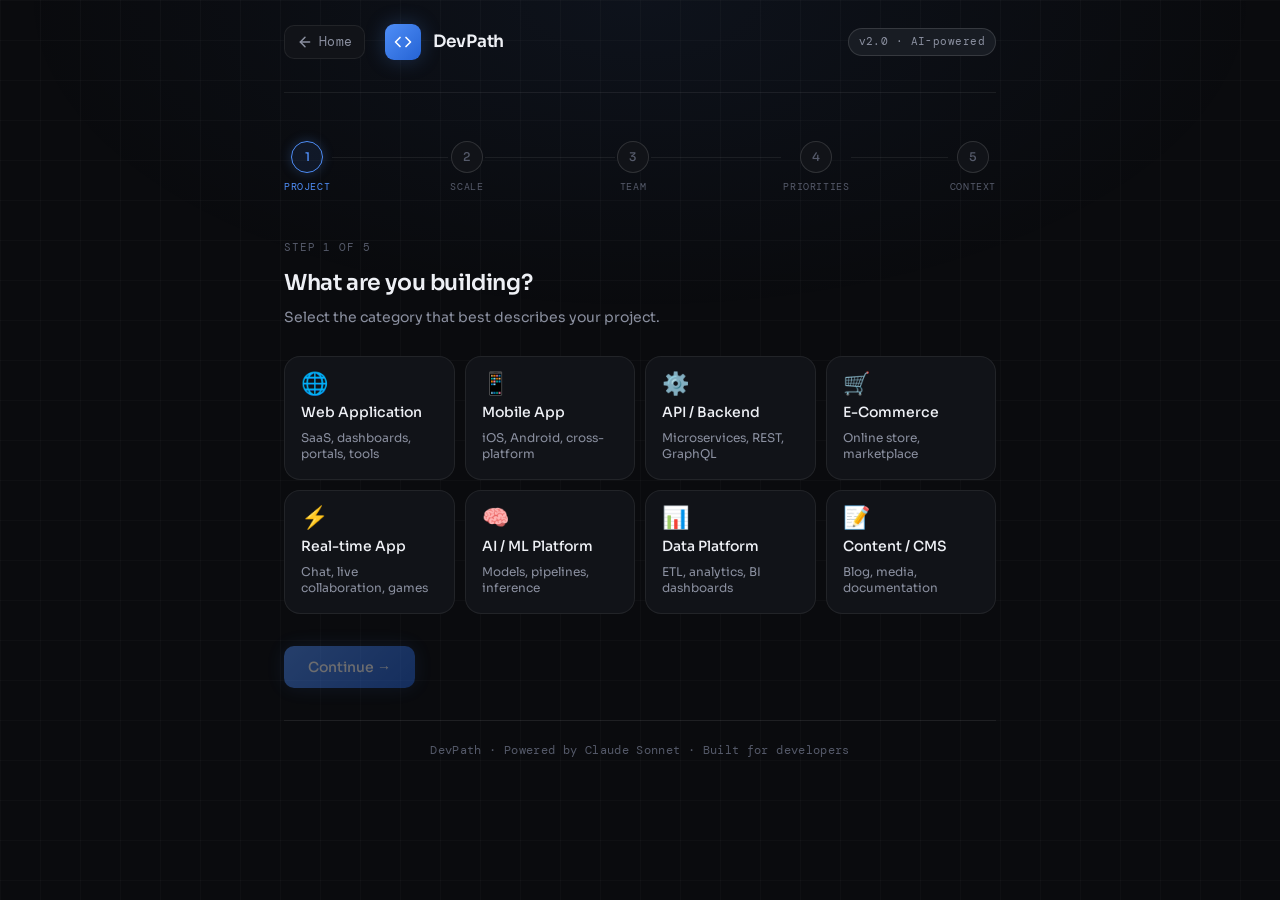
==== app.html @ 0ebc1e2a "Stable" ====
<!DOCTYPE html>
<html lang="en">
<head>
  <meta charset="UTF-8" />
  <meta name="viewport" content="width=device-width, initial-scale=1.0" />
  <title>DevPath — Analyze Your Stack</title>
  <link rel="preconnect" href="https://fonts.googleapis.com" />
  <link rel="preconnect" href="https://fonts.gstatic.com" crossorigin />
  <link href="https://fonts.googleapis.com/css2?family=DM+Mono:ital,wght@0,300;0,400;0,500;1,300&family=Instrument+Serif:ital@0;1&family=Sora:wght@300;400;500;600;700&display=swap" rel="stylesheet" />
  <link rel="stylesheet" href="daaz.css" />
</head>
<body>

<div class="app-wrap">

  <!-- ── Nav ── -->
  <nav class="nav">
    <a href="index.html" class="nav-home-btn" title="Back to home">
      <svg width="16" height="16" viewBox="0 0 24 24" fill="none" stroke="currentColor" stroke-width="2.2" stroke-linecap="round" stroke-linejoin="round">
        <line x1="19" y1="12" x2="5" y2="12"/><polyline points="12 19 5 12 12 5"/>
      </svg>
      Home
    </a>
    <div class="nav-logo">
      <svg viewBox="0 0 24 24" fill="none" stroke="white" stroke-width="2.2" stroke-linecap="round" stroke-linejoin="round">
        <polyline points="16 18 22 12 16 6"/><polyline points="8 6 2 12 8 18"/>
      </svg>
    </div>
    <span class="nav-name">DevPath</span>
    <span class="nav-tag">v2.0 · AI-powered</span>
  </nav>

  <!-- ══════════════════════════════════════
       WIZARD
  ══════════════════════════════════════ -->
  <div id="mainApp">

    <!-- Step Indicator -->
    <div class="step-bar" id="stepBar">
      <div class="step-item">
        <div class="step-dot-wrap">
          <div class="step-dot active" id="sd1"><span>1</span></div>
          <div class="step-label active" id="sl1">Project</div>
        </div>
        <div class="step-connector" id="sc1"></div>
      </div>
      <div class="step-item">
        <div class="step-dot-wrap">
          <div class="step-dot" id="sd2"><span>2</span></div>
          <div class="step-label" id="sl2">Scale</div>
        </div>
        <div class="step-connector" id="sc2"></div>
      </div>
      <div class="step-item">
        <div class="step-dot-wrap">
          <div class="step-dot" id="sd3"><span>3</span></div>
          <div class="step-label" id="sl3">Team</div>
        </div>
        <div class="step-connector" id="sc3"></div>
      </div>
      <div class="step-item">
        <div class="step-dot-wrap">
          <div class="step-dot" id="sd4"><span>4</span></div>
          <div class="step-label" id="sl4">Priorities</div>
        </div>
        <div class="step-connector" id="sc4"></div>
      </div>
      <div class="step-item">
        <div class="step-dot-wrap">
          <div class="step-dot" id="sd5"><span>5</span></div>
          <div class="step-label" id="sl5">Context</div>
        </div>
      </div>
    </div>

    <!-- ── Step 1: Project Type ── -->
    <div class="section active" id="step1">
      <div class="q-eyebrow">Step 1 of 5</div>
      <h2 class="q-title">What are you building?</h2>
      <p class="q-sub">Select the category that best describes your project.</p>
      <div class="option-grid">
        <div class="option-card" data-val="web_app" onclick="pick(this,'type',1)">
          <span class="oc-icon">🌐</span>
          <span class="oc-name">Web Application</span>
          <span class="oc-hint">SaaS, dashboards, portals, tools</span>
        </div>
        <div class="option-card" data-val="mobile_app" onclick="pick(this,'type',1)">
          <span class="oc-icon">📱</span>
          <span class="oc-name">Mobile App</span>
          <span class="oc-hint">iOS, Android, cross-platform</span>
        </div>
        <div class="option-card" data-val="api_backend" onclick="pick(this,'type',1)">
          <span class="oc-icon">⚙️</span>
          <span class="oc-name">API / Backend</span>
          <span class="oc-hint">Microservices, REST, GraphQL</span>
        </div>
        <div class="option-card" data-val="ecommerce" onclick="pick(this,'type',1)">
          <span class="oc-icon">🛒</span>
          <span class="oc-name">E-Commerce</span>
          <span class="oc-hint">Online store, marketplace</span>
        </div>
        <div class="option-card" data-val="realtime" onclick="pick(this,'type',1)">
          <span class="oc-icon">⚡</span>
          <span class="oc-name">Real-time App</span>
          <span class="oc-hint">Chat, live collaboration, games</span>
        </div>
        <div class="option-card" data-val="ml_ai" onclick="pick(this,'type',1)">
          <span class="oc-icon">🧠</span>
          <span class="oc-name">AI / ML Platform</span>
          <span class="oc-hint">Models, pipelines, inference</span>
        </div>
        <div class="option-card" data-val="data_platform" onclick="pick(this,'type',1)">
          <span class="oc-icon">📊</span>
          <span class="oc-name">Data Platform</span>
          <span class="oc-hint">ETL, analytics, BI dashboards</span>
        </div>
        <div class="option-card" data-val="cms" onclick="pick(this,'type',1)">
          <span class="oc-icon">📝</span>
          <span class="oc-name">Content / CMS</span>
          <span class="oc-hint">Blog, media, documentation</span>
        </div>
      </div>
      <div class="nav-row">
        <button class="btn-primary" id="next1" disabled onclick="goStep(2)">Continue →</button>
        <span class="progress-hint" id="prog1"></span>
      </div>
    </div>

    <!-- ── Step 2: Scale ── -->
    <div class="section" id="step2">
      <div class="q-eyebrow">Step 2 of 5</div>
      <h2 class="q-title">Expected scale?</h2>
      <p class="q-sub">This shapes infrastructure, database, and architecture choices significantly.</p>
      <div class="option-grid">
        <div class="option-card" data-val="mvp" onclick="pick(this,'scale',2)">
          <span class="oc-icon">🌱</span>
          <span class="oc-name">MVP / Prototype</span>
          <span class="oc-hint">Validate fast. Under 1K users.</span>
        </div>
        <div class="option-card" data-val="small" onclick="pick(this,'scale',2)">
          <span class="oc-icon">🚀</span>
          <span class="oc-name">Small Scale</span>
          <span class="oc-hint">1K – 50K monthly active users</span>
        </div>
        <div class="option-card" data-val="medium" onclick="pick(this,'scale',2)">
          <span class="oc-icon">🏢</span>
          <span class="oc-name">Medium Scale</span>
          <span class="oc-hint">50K – 1M monthly active users</span>
        </div>
        <div class="option-card" data-val="large" onclick="pick(this,'scale',2)">
          <span class="oc-icon">🌍</span>
          <span class="oc-name">Large Scale</span>
          <span class="oc-hint">1M+ users, global distribution</span>
        </div>
      </div>
      <div class="nav-row">
        <button class="btn-back" onclick="goStep(1)">← Back</button>
        <button class="btn-primary" id="next2" disabled onclick="goStep(3)">Continue →</button>
      </div>
    </div>

    <!-- ── Step 3: Team ── -->
    <div class="section" id="step3">
      <div class="q-eyebrow">Step 3 of 5</div>
      <h2 class="q-title">Your team situation?</h2>
      <p class="q-sub">Team size and composition heavily influence which stacks are realistic to maintain.</p>
      <div class="option-grid">
        <div class="option-card" data-val="solo" onclick="pick(this,'team',3)">
          <span class="oc-icon">👤</span>
          <span class="oc-name">Solo Developer</span>
          <span class="oc-hint">Just me, wearing all hats</span>
        </div>
        <div class="option-card" data-val="small_team" onclick="pick(this,'team',3)">
          <span class="oc-icon">👥</span>
          <span class="oc-name">Small Team</span>
          <span class="oc-hint">2–5 devs, generalist roles</span>
        </div>
        <div class="option-card" data-val="specialized" onclick="pick(this,'team',3)">
          <span class="oc-icon">🎯</span>
          <span class="oc-name">Specialized Team</span>
          <span class="oc-hint">Dedicated FE / BE / Ops roles</span>
        </div>
        <div class="option-card" data-val="enterprise" onclick="pick(this,'team',3)">
          <span class="oc-icon">🏛️</span>
          <span class="oc-name">Enterprise Team</span>
          <span class="oc-hint">10+ devs, governance & compliance</span>
        </div>
      </div>
      <div class="nav-row">
        <button class="btn-back" onclick="goStep(2)">← Back</button>
        <button class="btn-primary" id="next3" disabled onclick="goStep(4)">Continue →</button>
      </div>
    </div>

    <!-- ── Step 4: Priorities ── -->
    <div class="section" id="step4">
      <div class="q-eyebrow">Step 4 of 5</div>
      <h2 class="q-title">What matters most?</h2>
      <p class="q-sub">Select up to 3 priorities. These are weighted heavily in the recommendation.</p>
      <div class="tag-grid">
        <div class="tag-pill" data-val="speed_dev" onclick="togglePriority(this)">⚡ Fast development</div>
        <div class="tag-pill" data-val="performance" onclick="togglePriority(this)">🔥 High performance</div>
        <div class="tag-pill" data-val="scalability" onclick="togglePriority(this)">📈 Scalability</div>
        <div class="tag-pill" data-val="cost" onclick="togglePriority(this)">💰 Low cost / OSS</div>
        <div class="tag-pill" data-val="dx" onclick="togglePriority(this)">🧑‍💻 Developer experience</div>
        <div class="tag-pill" data-val="security" onclick="togglePriority(this)">🔒 Security & compliance</div>
        <div class="tag-pill" data-val="hiring" onclick="togglePriority(this)">🌐 Large hiring pool</div>
        <div class="tag-pill" data-val="longevity" onclick="togglePriority(this)">🏗️ Long-term stability</div>
        <div class="tag-pill" data-val="ecosystem" onclick="togglePriority(this)">📦 Rich ecosystem</div>
      </div>
      <div class="nav-row">
        <button class="btn-back" onclick="goStep(3)">← Back</button>
        <button class="btn-primary" id="next4" disabled onclick="goStep(5)">Continue →</button>
        <span class="progress-hint" id="prog4">0 / 3 selected</span>
      </div>
    </div>

    <!-- ── Step 5: Context ── -->
    <div class="section" id="step5">
      <div class="q-eyebrow">Step 5 of 5</div>
      <h2 class="q-title">Any additional context?</h2>
      <p class="q-sub">Optional, but highly recommended. Mention existing languages, infrastructure, constraints, or goals.</p>
      <textarea
        id="extraCtx"
        class="dp-textarea"
        placeholder="e.g. Our team knows Python but is open to learning. We're on AWS, prefer open source, and need strong TypeScript support. Budget is tight — managed services are okay but not if they get expensive at scale."
      ></textarea>
      <div class="nav-row">
        <button class="btn-back" onclick="goStep(4)">← Back</button>
        <button class="btn-primary" onclick="analyze()">Analyze my stack →</button>
      </div>
    </div>

    <!-- ── Loading ── -->
    <div class="section" id="stepLoading">
      <div style="padding: 80px 0; text-align: center;">
        <div class="loader-ring"></div>
        <div class="loader-status" id="loaderStatus">Analyzing your requirements...</div>
        <div class="loader-sub">This takes about 10–20 seconds</div>
      </div>
    </div>

    <!-- ── Results ── -->
    <div class="section" id="stepResult">
      <div id="resultContent"></div>
      <div class="restart-area">
        <p>Want to evaluate a different project?</p>
        <div class="restart-btn-row">
          <button class="btn-restart" onclick="restart()">↺ Analyze another</button>
          <a href="index.html" class="btn-restart">← Back to home</a>
        </div>
      </div>
    </div>

  </div><!-- /mainApp -->

  <footer>DevPath · Powered by Claude Sonnet · Built for developers</footer>

</div><!-- /app-wrap -->

<script src="daaz.js"></script>

</body>
</html>
---- daaz.css ----
/* ── Reset & Base ── */
    *, *::before, *::after { box-sizing: border-box; margin: 0; padding: 0; }
    html { scroll-behavior: smooth; }

    :root {
      --bg:        #0a0b0e;
      --bg-2:      #111318;
      --bg-3:      #181c23;
      --bg-4:      #1e2330;
      --border:    rgba(255,255,255,0.07);
      --border-md: rgba(255,255,255,0.13);
      --border-hi: rgba(255,255,255,0.22);
      --text:      #eef0f5;
      --text-2:    #8b90a0;
      --text-3:    #555a6a;
      --accent:    #4f8ef7;
      --accent-2:  #2563d4;
      --accent-bg: rgba(79,142,247,0.10);
      --accent-glow: rgba(79,142,247,0.25);
      --green:     #34d399;
      --green-bg:  rgba(52,211,153,0.10);
      --amber:     #fbbf24;
      --amber-bg:  rgba(251,191,36,0.10);
      --red:       #f87171;
      --red-bg:    rgba(248,113,113,0.10);
      --purple:    #a78bfa;
      --purple-bg: rgba(167,139,250,0.10);
      --r-sm: 6px;
      --r:    10px;
      --r-lg: 16px;
      --r-xl: 22px;
      --font-body: 'Sora', sans-serif;
      --font-display: 'Instrument Serif', Georgia, serif;
      --font-mono: 'DM Mono', 'Courier New', monospace;
      --shadow-sm: 0 1px 3px rgba(0,0,0,0.4);
      --shadow:    0 4px 20px rgba(0,0,0,0.5);
      --shadow-lg: 0 12px 48px rgba(0,0,0,0.7);
    }

    body {
      background: var(--bg);
      color: var(--text);
      font-family: var(--font-body);
      min-height: 100vh;
      line-height: 1.6;
      overflow-x: hidden;
    }

    /* ── Background Grid ── */
    body::before {
      content: '';
      position: fixed; inset: 0; z-index: 0;
      background-image:
        linear-gradient(rgba(255,255,255,0.022) 1px, transparent 1px),
        linear-gradient(90deg, rgba(255,255,255,0.022) 1px, transparent 1px);
      background-size: 40px 40px;
      pointer-events: none;
    }
    body::after {
      content: '';
      position: fixed; inset: 0; z-index: 0;
      background: radial-gradient(ellipse 70% 50% at 50% 0%, rgba(79,142,247,0.06) 0%, transparent 70%);
      pointer-events: none;
    }

    /* ── Layout ── */
    .app-wrap {
      position: relative; z-index: 1;
      max-width: 760px;
      margin: 0 auto;
      padding: 0 24px 80px;
    }

    /* ── Nav ── */
    .nav {
      display: flex; align-items: center; gap: 12px;
      padding: 24px 0 32px;
      border-bottom: 1px solid var(--border);
      margin-bottom: 48px;
    }
    .nav-logo {
      width: 36px; height: 36px; border-radius: 9px;
      background: linear-gradient(135deg, var(--accent), var(--accent-2));
      display: flex; align-items: center; justify-content: center;
      box-shadow: 0 0 20px var(--accent-glow);
    }
    .nav-logo svg { width: 18px; height: 18px; }
    .nav-name { font-size: 17px; font-weight: 600; letter-spacing: -0.3px; }
    .nav-tag {
      margin-left: auto;
      font-family: var(--font-mono); font-size: 11px;
      padding: 4px 10px; border-radius: 20px;
      border: 1px solid var(--border-md);
      color: var(--text-2); background: var(--bg-3);
      letter-spacing: 0.04em;
    }

    /* ── API Key Gate ── */
    #apiGate {
      padding: 40px 0;
    }
    .gate-eyebrow {
      font-family: var(--font-mono); font-size: 11px;
      text-transform: uppercase; letter-spacing: 0.1em;
      color: var(--accent); margin-bottom: 16px;
      display: flex; align-items: center; gap: 8px;
    }
    .gate-eyebrow::before {
      content: ''; width: 20px; height: 1px; background: var(--accent);
    }
    .gate-title {
      font-family: var(--font-display);
      font-size: clamp(32px, 5vw, 52px);
      line-height: 1.15; font-weight: 400;
      letter-spacing: -0.5px;
      margin-bottom: 16px;
    }
    .gate-title em { font-style: italic; color: var(--accent); }
    .gate-desc {
      font-size: 15px; color: var(--text-2); line-height: 1.75;
      max-width: 520px; margin-bottom: 36px;
    }
    .gate-features {
      display: grid; grid-template-columns: 1fr 1fr;
      gap: 10px; margin-bottom: 40px;
    }
    .gate-feat {
      display: flex; align-items: flex-start; gap: 10px;
      padding: 14px 16px;
      background: var(--bg-2); border: 1px solid var(--border);
      border-radius: var(--r); font-size: 13px; line-height: 1.5;
    }
    .gate-feat-icon { font-size: 16px; flex-shrink: 0; margin-top: 1px; }
    .gate-feat-text { color: var(--text-2); }
    .gate-feat-text strong { color: var(--text); display: block; font-weight: 500; margin-bottom: 2px; }

    .key-form { display: flex; flex-direction: column; gap: 10px; max-width: 480px; }
    .key-label { font-size: 13px; font-weight: 500; color: var(--text-2); }
    .key-input-row { display: flex; gap: 10px; }
    .key-input {
      flex: 1; padding: 12px 16px;
      background: var(--bg-2); border: 1px solid var(--border-md);
      border-radius: var(--r); font-size: 14px; font-family: var(--font-mono);
      color: var(--text); outline: none; transition: border-color 0.2s, box-shadow 0.2s;
      letter-spacing: 0.03em;
    }
    .key-input:focus { border-color: var(--accent); box-shadow: 0 0 0 3px var(--accent-glow); }
    .key-input::placeholder { color: var(--text-3); letter-spacing: 0; font-family: var(--font-body); }
    .btn-primary {
      padding: 12px 24px;
      background: linear-gradient(135deg, var(--accent), var(--accent-2));
      border: none; border-radius: var(--r);
      font-size: 14px; font-weight: 500; font-family: var(--font-body);
      color: #fff; cursor: pointer;
      transition: transform 0.15s, box-shadow 0.15s;
      white-space: nowrap;
      box-shadow: 0 0 20px var(--accent-glow);
    }
    .btn-primary:hover { transform: translateY(-1px); box-shadow: 0 4px 24px var(--accent-glow); }
    .btn-primary:active { transform: translateY(0); }
    .btn-primary:disabled { opacity: 0.4; cursor: not-allowed; transform: none; }
    .key-hint {
      font-size: 12px; color: var(--text-3); line-height: 1.5;
    }
    .key-hint a { color: var(--accent); text-decoration: none; }
    .key-hint a:hover { text-decoration: underline; }
    .key-error { font-size: 13px; color: var(--red); margin-top: 6px; display: none; }

    /* ── Main App ── */
    #mainApp { display: block; }

    /* ── Step Indicator ── */
    .step-bar {
      display: flex; align-items: center; gap: 0;
      margin-bottom: 44px; position: relative;
    }
    .step-item { display: flex; align-items: center; flex: 1; }
    .step-item:last-child { flex: 0; }
    .step-dot-wrap {
      display: flex; flex-direction: column; align-items: center; gap: 6px;
      position: relative; z-index: 1;
    }
    .step-dot {
      width: 32px; height: 32px; border-radius: 50%;
      border: 1px solid var(--border-md);
      background: var(--bg-2);
      display: flex; align-items: center; justify-content: center;
      font-size: 12px; font-weight: 500; color: var(--text-3);
      transition: all 0.3s; flex-shrink: 0;
    }
    .step-dot.active { border-color: var(--accent); background: var(--accent-bg); color: var(--accent); box-shadow: 0 0 12px var(--accent-glow); }
    .step-dot.done { border-color: var(--green); background: var(--green-bg); color: var(--green); }
    .step-dot.done::after { content: '✓'; font-size: 13px; }
    .step-dot.done span { display: none; }
    .step-connector { flex: 1; height: 1px; background: var(--border); margin: 0 2px; margin-bottom: 22px; transition: background 0.3s; }
    .step-connector.done { background: var(--green); opacity: 0.4; }
    .step-label { font-size: 10px; color: var(--text-3); font-family: var(--font-mono); text-transform: uppercase; letter-spacing: 0.06em; white-space: nowrap; }
    .step-label.active { color: var(--accent); }
    .step-label.done { color: var(--green); }

    /* ── Section Panels ── */
    .section { display: none; animation: slideUp 0.35s cubic-bezier(0.16,1,0.3,1); }
    .section.active { display: block; }
    @keyframes slideUp { from { opacity: 0; transform: translateY(12px); } to { opacity: 1; transform: translateY(0); } }

    .q-eyebrow {
      font-family: var(--font-mono); font-size: 11px;
      text-transform: uppercase; letter-spacing: 0.08em;
      color: var(--text-3); margin-bottom: 8px;
    }
    .q-title { font-size: 22px; font-weight: 600; letter-spacing: -0.4px; margin-bottom: 6px; }
    .q-sub { font-size: 14px; color: var(--text-2); margin-bottom: 28px; line-height: 1.6; }

    /* ── Option Cards ── */
    .option-grid {
      display: grid;
      grid-template-columns: repeat(auto-fill, minmax(160px, 1fr));
      gap: 10px; margin-bottom: 32px;
    }
    .option-card {
      padding: 16px; border-radius: var(--r-lg);
      border: 1px solid var(--border); background: var(--bg-2);
      cursor: pointer; transition: all 0.2s; display: flex; flex-direction: column; gap: 6px;
      user-select: none;
    }
    .option-card:hover { border-color: var(--border-hi); background: var(--bg-3); transform: translateY(-1px); }
    .option-card.selected {
      border-color: var(--accent); background: var(--accent-bg);
      box-shadow: 0 0 16px var(--accent-glow);
    }
    .oc-icon { font-size: 22px; line-height: 1; }
    .oc-name { font-size: 14px; font-weight: 500; color: var(--text); }
    .oc-hint { font-size: 12px; color: var(--text-2); line-height: 1.4; }

    /* ── Tag Pills ── */
    .tag-grid { display: flex; flex-wrap: wrap; gap: 8px; margin-bottom: 32px; }
    .tag-pill {
      padding: 8px 16px; border-radius: 24px;
      border: 1px solid var(--border-md); background: var(--bg-2);
      font-size: 13px; cursor: pointer;
      transition: all 0.2s; user-select: none; color: var(--text-2);
    }
    .tag-pill:hover { border-color: var(--border-hi); color: var(--text); }
    .tag-pill.selected { border-color: var(--accent); background: var(--accent-bg); color: var(--accent); font-weight: 500; }

    /* ── Textarea ── */
    .dp-textarea {
      width: 100%; min-height: 100px; padding: 14px 16px;
      background: var(--bg-2); border: 1px solid var(--border-md);
      border-radius: var(--r-lg); font-size: 14px; font-family: var(--font-body);
      color: var(--text); outline: none; resize: vertical;
      line-height: 1.7; transition: border-color 0.2s, box-shadow 0.2s;
      margin-bottom: 28px;
    }
    .dp-textarea:focus { border-color: var(--accent); box-shadow: 0 0 0 3px var(--accent-glow); }
    .dp-textarea::placeholder { color: var(--text-3); }

    /* ── Nav Buttons ── */
    .nav-row { display: flex; gap: 10px; align-items: center; }
    .btn-back {
      padding: 11px 20px;
      border: 1px solid var(--border-md); border-radius: var(--r);
      background: transparent; font-size: 14px; cursor: pointer;
      color: var(--text-2); font-family: var(--font-body);
      transition: all 0.2s;
    }
    .btn-back:hover { border-color: var(--border-hi); color: var(--text); }
    .progress-hint { font-size: 12px; color: var(--text-3); margin-left: auto; font-family: var(--font-mono); }

    /* ── Loading ── */
    #stepLoading {
      padding: 80px 0; text-align: center;
    }
    .loader-ring {
      width: 48px; height: 48px; border-radius: 50%;
      border: 2px solid var(--border-md);
      border-top-color: var(--accent);
      animation: spin 0.8s linear infinite;
      margin: 0 auto 20px;
    }
    @keyframes spin { to { transform: rotate(360deg); } }
    .loader-status { font-family: var(--font-mono); font-size: 13px; color: var(--text-2); }
    .loader-sub { font-size: 12px; color: var(--text-3); margin-top: 6px; }

    /* ── Results ── */
    .result-intro { margin-bottom: 36px; }
    .result-eyebrow {
      display: flex; align-items: center; gap: 8px;
      font-family: var(--font-mono); font-size: 11px;
      text-transform: uppercase; letter-spacing: 0.08em; color: var(--green);
      margin-bottom: 12px;
    }
    .result-eyebrow::before { content: ''; width: 16px; height: 1px; background: var(--green); }
    .result-title { font-family: var(--font-display); font-size: 32px; font-weight: 400; letter-spacing: -0.3px; margin-bottom: 8px; }
    .result-sub { font-size: 14px; color: var(--text-2); line-height: 1.7; }

    /* ── Stack Card ── */
    .stack-card {
      border: 1px solid var(--border);
      border-radius: var(--r-xl); padding: 24px;
      margin-bottom: 16px; background: var(--bg-2);
      transition: border-color 0.3s;
    }
    .stack-card.recommended {
      border-color: var(--accent);
      background: linear-gradient(160deg, var(--bg-3) 0%, var(--bg-2) 100%);
      box-shadow: 0 0 32px var(--accent-glow), inset 0 0 40px rgba(79,142,247,0.03);
    }
    .stack-header { display: flex; align-items: flex-start; gap: 14px; margin-bottom: 20px; }
    .stack-rank-badge {
      width: 38px; height: 38px; border-radius: 10px;
      display: flex; align-items: center; justify-content: center;
      font-family: var(--font-mono); font-size: 14px; font-weight: 500;
      flex-shrink: 0;
    }
    .rank-1 { background: var(--accent-bg); color: var(--accent); border: 1px solid rgba(79,142,247,0.3); }
    .rank-2 { background: var(--bg-3); color: var(--text-3); border: 1px solid var(--border); }
    .rank-3 { background: var(--bg-3); color: var(--text-3); border: 1px solid var(--border); }
    .stack-name-col { flex: 1; }
    .stack-name {
      font-size: 17px; font-weight: 600; letter-spacing: -0.3px;
      display: flex; align-items: center; gap: 10px; flex-wrap: wrap; margin-bottom: 4px;
    }
    .rec-chip {
      font-size: 10px; font-family: var(--font-mono); text-transform: uppercase; letter-spacing: 0.06em;
      padding: 3px 10px; border-radius: 20px;
      background: var(--accent-bg); color: var(--accent);
      border: 1px solid rgba(79,142,247,0.3);
    }
    .stack-tagline { font-size: 13px; color: var(--text-2); line-height: 1.5; }

    /* ── Layer Chips ── */
    .layer-wrap { display: flex; flex-wrap: wrap; gap: 6px; margin-bottom: 18px; }
    .layer-chip {
      font-size: 11px; font-family: var(--font-mono);
      padding: 4px 10px; border-radius: var(--r-sm);
      background: var(--bg-3); border: 1px solid var(--border);
      color: var(--text-2);
    }
    .layer-chip.frontend { border-color: rgba(79,142,247,0.3); color: var(--accent); }
    .layer-chip.backend  { border-color: rgba(167,139,250,0.3); color: var(--purple); }
    .layer-chip.database { border-color: rgba(52,211,153,0.3); color: var(--green); }
    .layer-chip.infra    { border-color: rgba(251,191,36,0.3); color: var(--amber); }

    /* ── Score Bars ── */
    .scores-wrap { margin-bottom: 20px; display: flex; flex-direction: column; gap: 8px; }
    .score-row { display: flex; align-items: center; gap: 10px; }
    .score-label { font-size: 12px; color: var(--text-2); width: 110px; flex-shrink: 0; font-family: var(--font-mono); }
    .score-track { flex: 1; height: 4px; background: var(--bg-4); border-radius: 2px; overflow: hidden; }
    .score-fill { height: 100%; border-radius: 2px; width: 0; transition: width 1s cubic-bezier(0.16,1,0.3,1); }
    .fill-speed    { background: var(--accent); }
    .fill-performance { background: var(--purple); }
    .fill-scalability { background: var(--green); }
    .fill-cost     { background: var(--amber); }
    .fill-dx       { background: var(--red); }
    .score-num { font-size: 12px; font-family: var(--font-mono); color: var(--text-3); width: 28px; text-align: right; }

    /* ── Stack Body Text ── */
    .stack-body { font-size: 13.5px; color: var(--text-2); line-height: 1.75; }
    .stack-body strong { color: var(--text); font-weight: 500; }
    .stack-divider { border: none; border-top: 1px solid var(--border); margin: 16px 0; }

    .toggle-btn {
      font-size: 12px; font-family: var(--font-mono);
      color: var(--accent); cursor: pointer; border: none; background: none;
      padding: 6px 0; margin-top: 4px; display: inline-flex; align-items: center; gap: 4px;
      letter-spacing: 0.02em;
    }
    .collapsible { overflow: hidden; max-height: 0; transition: max-height 0.4s cubic-bezier(0.16,1,0.3,1); }
    .collapsible.open { max-height: 600px; }

    /* ── Comparison Section ── */
    .comparison-section { margin-top: 40px; }
    .section-label {
      font-family: var(--font-mono); font-size: 11px;
      text-transform: uppercase; letter-spacing: 0.08em; color: var(--text-3);
      margin-bottom: 16px; padding-bottom: 10px; border-bottom: 1px solid var(--border);
    }
    .comparison-card {
      background: var(--bg-2); border: 1px solid var(--border);
      border-radius: var(--r-lg); padding: 20px; margin-bottom: 12px;
    }
    .comp-title { font-size: 13px; font-weight: 500; color: var(--text); margin-bottom: 14px; }
    .vs-grid { display: grid; grid-template-columns: 1fr auto 1fr; gap: 12px; align-items: start; }
    .vs-col { }
    .vs-head {
      font-family: var(--font-mono); font-size: 10px; text-transform: uppercase;
      letter-spacing: 0.06em; color: var(--text-3); margin-bottom: 6px;
    }
    .vs-body { font-size: 13px; line-height: 1.6; }
    .vs-win { color: var(--green); }
    .vs-lose { color: var(--red); }
    .vs-separator { display: flex; align-items: center; justify-content: center; padding-top: 20px; }
    .vs-pill {
      font-size: 10px; font-family: var(--font-mono); letter-spacing: 0.06em;
      padding: 4px 10px; border-radius: 20px; border: 1px solid var(--border-md);
      color: var(--text-3); background: var(--bg-3);
    }

    /* ── Reasoning Section ── */
    .reasoning-section { margin-top: 40px; }
    .reason-card {
      background: var(--bg-2); border: 1px solid var(--border);
      border-radius: var(--r-lg); padding: 20px; margin-bottom: 10px;
    }
    .reason-head { font-size: 12px; font-weight: 500; color: var(--text-2); margin-bottom: 8px; font-family: var(--font-mono); text-transform: uppercase; letter-spacing: 0.06em; }
    .reason-body { font-size: 14px; color: var(--text); line-height: 1.75; }

    /* ── Verdict ── */
    .verdict-card {
      margin-top: 32px;
      background: linear-gradient(135deg, var(--accent-bg) 0%, var(--purple-bg) 100%);
      border: 1px solid rgba(79,142,247,0.25);
      border-radius: var(--r-xl); padding: 28px;
    }
    .verdict-label {
      font-family: var(--font-mono); font-size: 11px; text-transform: uppercase;
      letter-spacing: 0.08em; color: var(--accent); margin-bottom: 10px;
      display: flex; align-items: center; gap: 8px;
    }
    .verdict-label::before { content: ''; width: 16px; height: 1px; background: var(--accent); }
    .verdict-text {
      font-family: var(--font-display); font-size: 20px;
      line-height: 1.65; color: var(--text); font-weight: 400;
    }

    /* ── Restart ── */
    .restart-area { margin-top: 48px; padding-top: 32px; border-top: 1px solid var(--border); text-align: center; }
    .restart-area p { font-size: 14px; color: var(--text-2); margin-bottom: 14px; }
    .btn-restart {
      padding: 11px 24px;
      border: 1px solid var(--border-md); border-radius: var(--r);
      background: var(--bg-2); font-size: 14px; cursor: pointer;
      color: var(--text-2); font-family: var(--font-body);
      transition: all 0.2s; display: inline-flex; align-items: center; gap: 6px;
    }
    .btn-restart:hover { border-color: var(--border-hi); color: var(--text); }

    /* ── Error ── */
    .error-panel {
      background: var(--red-bg); border: 1px solid rgba(248,113,113,0.3);
      border-radius: var(--r-lg); padding: 20px; margin-top: 16px;
    }
    .error-title { font-size: 14px; font-weight: 500; color: var(--red); margin-bottom: 6px; }
    .error-body { font-size: 13px; color: var(--text-2); line-height: 1.6; }
    .error-code { font-family: var(--font-mono); font-size: 12px; color: var(--text-3); margin-top: 8px; word-break: break-all; }

    /* ── Footer ── */
    footer {
      text-align: center; padding: 20px 0;
      font-size: 12px; color: var(--text-3); font-family: var(--font-mono);
      border-top: 1px solid var(--border); margin-top: 32px; letter-spacing: 0.03em;
    }

    /* ── Responsive ── */
    @media (max-width: 520px) {
      .gate-features { grid-template-columns: 1fr; }
      .key-input-row { flex-direction: column; }
      .option-grid { grid-template-columns: repeat(2, 1fr); }
      .vs-grid { grid-template-columns: 1fr; }
      .vs-separator { display: none; }
    }
/* ══════════════════════════════════════
   LANDING PAGE
══════════════════════════════════════ */

/* ── Hero ── */
.hero {
  padding: 60px 0 40px;
  position: relative;
}
.hero-eyebrow {
  display: inline-flex; align-items: center; gap: 8px;
  font-family: var(--font-mono); font-size: 11px;
  text-transform: uppercase; letter-spacing: 0.1em;
  color: var(--accent); margin-bottom: 24px;
}
.hero-eyebrow-dot {
  width: 6px; height: 6px; border-radius: 50%;
  background: var(--accent);
  box-shadow: 0 0 8px var(--accent);
  animation: pulse-dot 2s ease-in-out infinite;
}
@keyframes pulse-dot {
  0%, 100% { opacity: 1; transform: scale(1); }
  50% { opacity: 0.5; transform: scale(0.8); }
}
.hero-title {
  font-family: var(--font-display);
  font-size: clamp(38px, 6vw, 62px);
  line-height: 1.1; font-weight: 400;
  letter-spacing: -1px; margin-bottom: 20px;
}
.hero-title em { font-style: italic; color: var(--accent); }
.hero-desc {
  font-size: 15.5px; color: var(--text-2); line-height: 1.8;
  max-width: 500px; margin-bottom: 36px;
}
.hero-cta-row {
  display: flex; align-items: center; gap: 20px;
  margin-bottom: 52px; flex-wrap: wrap;
}
.btn-hero {
  display: inline-flex; align-items: center; gap: 8px;
  padding: 14px 28px; font-size: 15px;
}
.btn-hero svg { transition: transform 0.2s; }
.btn-hero:hover svg { transform: translateX(3px); }
.hero-cta-note {
  font-size: 12px; color: var(--text-3); font-family: var(--font-mono);
  letter-spacing: 0.03em;
}

/* ── Preview Card ── */
.hero-preview {
  background: var(--bg-2);
  border: 1px solid var(--border-md);
  border-radius: var(--r-xl);
  overflow: hidden;
  box-shadow: var(--shadow-lg), 0 0 60px rgba(79,142,247,0.08);
  margin-bottom: 64px;
}
.preview-bar {
  display: flex; align-items: center; gap: 8px;
  padding: 12px 16px;
  background: var(--bg-3);
  border-bottom: 1px solid var(--border);
}
.preview-dot {
  width: 10px; height: 10px; border-radius: 50%;
}
.preview-dot.r { background: #f87171; }
.preview-dot.y { background: #fbbf24; }
.preview-dot.g { background: #34d399; }
.preview-bar-label {
  font-family: var(--font-mono); font-size: 11px;
  color: var(--text-3); margin-left: 4px; letter-spacing: 0.03em;
}
.preview-body { padding: 24px; }
.preview-rec-badge {
  font-family: var(--font-mono); font-size: 10px;
  text-transform: uppercase; letter-spacing: 0.08em;
  color: var(--accent); margin-bottom: 8px;
}
.preview-stack-name {
  font-size: 18px; font-weight: 600; letter-spacing: -0.3px;
  margin-bottom: 16px; color: var(--text);
}
.preview-chips {
  display: flex; flex-wrap: wrap; gap: 6px; margin-bottom: 20px;
}
.preview-chip {
  font-size: 11px; font-family: var(--font-mono);
  padding: 4px 10px; border-radius: var(--r-sm);
  background: var(--bg-3); border: 1px solid var(--border);
  color: var(--text-2);
}
.preview-chip.fe { border-color: rgba(79,142,247,0.3); color: var(--accent); }
.preview-chip.be { border-color: rgba(167,139,250,0.3); color: var(--purple); }
.preview-chip.db { border-color: rgba(52,211,153,0.3); color: var(--green); }
.preview-chip.inf { border-color: rgba(251,191,36,0.3); color: var(--amber); }
.preview-bars { display: flex; flex-direction: column; gap: 8px; }
.preview-bar-row {
  display: flex; align-items: center; gap: 10px;
  font-size: 12px; color: var(--text-2); font-family: var(--font-mono);
}
.preview-bar-row span:first-child { width: 110px; flex-shrink: 0; }
.preview-bar-row span:last-child { width: 28px; text-align: right; color: var(--text-3); }
.preview-track {
  flex: 1; height: 4px; background: var(--bg-4);
  border-radius: 2px; overflow: hidden;
}
.preview-fill { height: 100%; border-radius: 2px; }
.pf-speed { background: var(--accent); }
.pf-perf  { background: var(--purple); }
.pf-scale { background: var(--green); }

/* ── Stats Bar ── */
.stats-bar {
  display: flex; align-items: center; justify-content: center;
  gap: 0; padding: 28px 32px;
  background: var(--bg-2);
  border: 1px solid var(--border);
  border-radius: var(--r-xl);
  margin-bottom: 72px;
}
.stat-item {
  flex: 1; text-align: center;
}
.stat-num {
  font-family: var(--font-display);
  font-size: 32px; font-weight: 400;
  color: var(--text); letter-spacing: -0.5px;
  margin-bottom: 4px;
}
.stat-label {
  font-family: var(--font-mono); font-size: 11px;
  color: var(--text-3); text-transform: uppercase;
  letter-spacing: 0.07em;
}
.stat-divider {
  width: 1px; height: 40px;
  background: var(--border); flex-shrink: 0;
}

/* ── How it Works ── */
.how-section {
  margin-bottom: 72px;
}
.how-eyebrow {
  font-family: var(--font-mono); font-size: 11px;
  text-transform: uppercase; letter-spacing: 0.1em;
  color: var(--accent); margin-bottom: 16px;
  display: flex; align-items: center; gap: 8px;
}
.how-eyebrow::before { content: ''; width: 20px; height: 1px; background: var(--accent); }
.how-title {
  font-family: var(--font-display);
  font-size: clamp(26px, 4vw, 36px);
  font-weight: 400; letter-spacing: -0.5px;
  line-height: 1.2; margin-bottom: 40px;
}
.how-steps {
  display: flex; flex-direction: column; gap: 0;
}
.how-step {
  display: flex; align-items: flex-start; gap: 20px;
  padding: 24px;
  background: var(--bg-2);
  border: 1px solid var(--border);
  border-radius: var(--r-lg);
  transition: border-color 0.2s, background 0.2s;
}
.how-step:hover {
  border-color: var(--border-md);
  background: var(--bg-3);
}
.how-connector {
  width: 1px; height: 16px;
  background: linear-gradient(to bottom, var(--border), transparent);
  margin-left: 36px;
}
.how-step-num {
  font-family: var(--font-mono); font-size: 13px;
  color: var(--accent); font-weight: 500;
  flex-shrink: 0; padding-top: 2px;
  letter-spacing: 0.05em;
  width: 28px;
}
.how-step-title {
  font-size: 15px; font-weight: 600;
  color: var(--text); margin-bottom: 6px;
  letter-spacing: -0.2px;
}
.how-step-desc {
  font-size: 13.5px; color: var(--text-2); line-height: 1.7;
}

/* ── Feature Grid ── */
.feat-section { margin-bottom: 72px; }
.feat-grid {
  display: grid; grid-template-columns: 1fr 1fr;
  gap: 12px;
}
.feat-card {
  padding: 24px;
  background: var(--bg-2);
  border: 1px solid var(--border);
  border-radius: var(--r-lg);
  transition: border-color 0.2s, transform 0.2s;
}
.feat-card:hover {
  border-color: var(--border-md);
  transform: translateY(-2px);
}
.feat-icon { font-size: 22px; margin-bottom: 12px; }
.feat-title {
  font-size: 14px; font-weight: 600;
  color: var(--text); margin-bottom: 8px;
  letter-spacing: -0.2px;
}
.feat-desc {
  font-size: 13px; color: var(--text-2); line-height: 1.7;
}

/* ── Bottom CTA ── */
.bottom-cta {
  position: relative; overflow: hidden;
  text-align: center;
  padding: 64px 32px;
  background: var(--bg-2);
  border: 1px solid var(--border-md);
  border-radius: var(--r-xl);
  margin-bottom: 64px;
}
.bottom-cta-glow {
  position: absolute; inset: 0; pointer-events: none;
  background: radial-gradient(ellipse 60% 50% at 50% 0%, rgba(79,142,247,0.12) 0%, transparent 70%);
}
.bottom-cta-label {
  font-family: var(--font-mono); font-size: 11px;
  text-transform: uppercase; letter-spacing: 0.1em;
  color: var(--accent); margin-bottom: 16px;
}
.bottom-cta-title {
  font-family: var(--font-display);
  font-size: clamp(28px, 4.5vw, 42px);
  font-weight: 400; letter-spacing: -0.5px;
  margin-bottom: 16px; line-height: 1.15;
}
.bottom-cta-desc {
  font-size: 14.5px; color: var(--text-2);
  max-width: 420px; margin: 0 auto 32px;
  line-height: 1.75;
}

/* ── Responsive additions ── */
@media (max-width: 520px) {
  .feat-grid { grid-template-columns: 1fr; }
  .stats-bar { flex-direction: column; gap: 20px; }
  .stat-divider { width: 40px; height: 1px; }
  .hero-cta-row { flex-direction: column; align-items: flex-start; }
}

/* ── Nav Home Button (app.html) ── */
.nav-home-btn {
  display: inline-flex; align-items: center; gap: 6px;
  font-size: 13px; font-family: var(--font-mono);
  color: var(--text-2); text-decoration: none;
  padding: 6px 12px; border-radius: var(--r);
  border: 1px solid var(--border);
  background: var(--bg-2);
  transition: color 0.2s, border-color 0.2s;
  margin-right: 8px;
  letter-spacing: 0.02em;
}
.nav-home-btn:hover { color: var(--text); border-color: var(--border-md); }

/* ── Landing subtitle under section titles ── */
.how-subtitle {
  font-size: 14.5px; color: var(--text-2);
  line-height: 1.8; max-width: 560px;
  margin-bottom: 36px; margin-top: -8px;
}

/* ── Restart button row (results page) ── */
.restart-btn-row {
  display: flex; align-items: center; justify-content: center;
  gap: 12px; flex-wrap: wrap;
}
.restart-btn-row a.btn-restart {
  text-decoration: none;
  display: inline-flex; align-items: center; gap: 6px;
}

/* ── btn-primary as anchor tag ── */
a.btn-primary {
  display: inline-flex; align-items: center; gap: 8px;
  text-decoration: none;
}
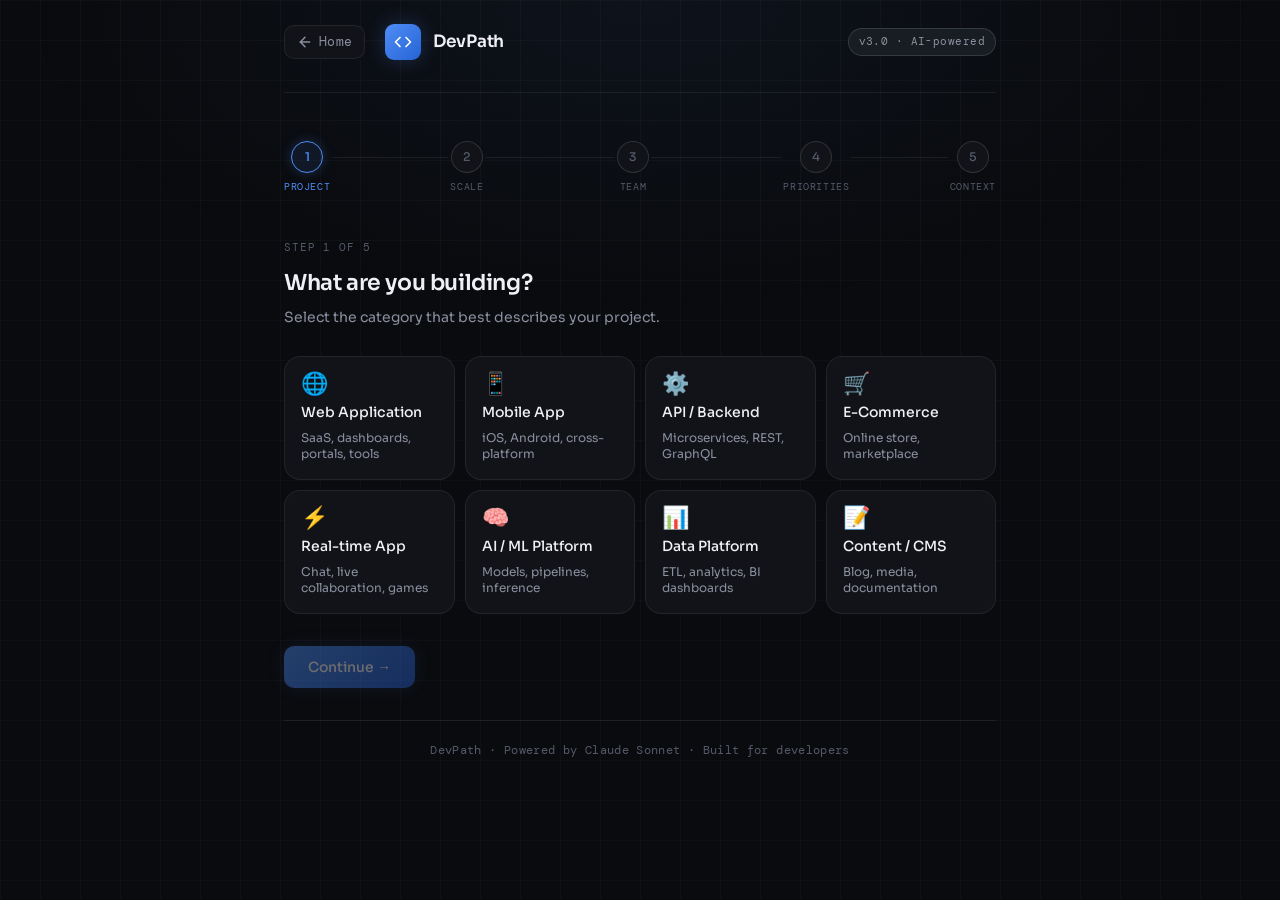
==== commit 08090959: "Stable" ====
--- a/app.html
+++ b/app.html
@@ -8,6 +8,7 @@
   <link rel="preconnect" href="https://fonts.gstatic.com" crossorigin />
   <link href="https://fonts.googleapis.com/css2?family=DM+Mono:ital,wght@0,300;0,400;0,500;1,300&family=Instrument+Serif:ital@0;1&family=Sora:wght@300;400;500;600;700&display=swap" rel="stylesheet" />
   <link rel="stylesheet" href="daaz.css" />
+  <link rel="stylesheet" href="daazz.css" />
 </head>
 <body>
 
@@ -27,7 +28,7 @@
       </svg>
     </div>
     <span class="nav-name">DevPath</span>
-    <span class="nav-tag">v2.0 · AI-powered</span>
+    <span class="nav-tag">v3.0 · AI-powered</span>
   </nav>
 
   <!-- ══════════════════════════════════════
--- a/daaz.css
+++ b/daaz.css
@@ -49,7 +49,9 @@
     /* ── Background Grid ── */
     body::before {
       content: '';
-      position: fixed; inset: 0; z-index: 0;
+      position: fixed; 
+      inset: 0; 
+      z-index: 0;
       background-image:
         linear-gradient(rgba(255,255,255,0.022) 1px, transparent 1px),
         linear-gradient(90deg, rgba(255,255,255,0.022) 1px, transparent 1px);
@@ -58,14 +60,17 @@
     }
     body::after {
       content: '';
-      position: fixed; inset: 0; z-index: 0;
+      position: fixed; 
+      inset: 0; 
+      z-index: 0;
       background: radial-gradient(ellipse 70% 50% at 50% 0%, rgba(79,142,247,0.06) 0%, transparent 70%);
       pointer-events: none;
     }
 
     /* ── Layout ── */
     .app-wrap {
-      position: relative; z-index: 1;
+      position: relative; 
+      z-index: 1;
       max-width: 760px;
       margin: 0 auto;
       padding: 0 24px 80px;
@@ -73,25 +78,41 @@
 
     /* ── Nav ── */
     .nav {
-      display: flex; align-items: center; gap: 12px;
+      display: flex; 
+      align-items: center; 
+      gap: 12px;
       padding: 24px 0 32px;
       border-bottom: 1px solid var(--border);
       margin-bottom: 48px;
     }
     .nav-logo {
-      width: 36px; height: 36px; border-radius: 9px;
+      width: 36px; 
+      height: 36px; 
+      border-radius: 9px;
       background: linear-gradient(135deg, var(--accent), var(--accent-2));
-      display: flex; align-items: center; justify-content: center;
+      display: flex; 
+      align-items: center; 
+      justify-content: center;
       box-shadow: 0 0 20px var(--accent-glow);
     }
-    .nav-logo svg { width: 18px; height: 18px; }
-    .nav-name { font-size: 17px; font-weight: 600; letter-spacing: -0.3px; }
+    .nav-logo svg { 
+      width: 18px; 
+      height: 18px; 
+    }
+    .nav-name { 
+      font-size: 17px; 
+      font-weight: 600; 
+      letter-spacing: -0.3px; 
+    }
     .nav-tag {
       margin-left: auto;
-      font-family: var(--font-mono); font-size: 11px;
-      padding: 4px 10px; border-radius: 20px;
+      font-family: var(--font-mono); 
+      font-size: 11px;
+      padding: 4px 10px; 
+      border-radius: 20px;
       border: 1px solid var(--border-md);
-      color: var(--text-2); background: var(--bg-3);
+      color: var(--text-2); 
+      background: var(--bg-3);
       letter-spacing: 0.04em;
     }
 
@@ -100,205 +121,446 @@
       padding: 40px 0;
     }
     .gate-eyebrow {
-      font-family: var(--font-mono); font-size: 11px;
-      text-transform: uppercase; letter-spacing: 0.1em;
-      color: var(--accent); margin-bottom: 16px;
-      display: flex; align-items: center; gap: 8px;
+      font-family: var(--font-mono); 
+      font-size: 11px;
+      text-transform: uppercase; 
+      letter-spacing: 0.1em;
+      color: var(--accent); 
+      margin-bottom: 16px;
+      display: flex; 
+      align-items: center; 
+      gap: 8px;
     }
     .gate-eyebrow::before {
-      content: ''; width: 20px; height: 1px; background: var(--accent);
+      content: ''; 
+      width: 20px; 
+      height: 1px; 
+      background: var(--accent);
     }
     .gate-title {
       font-family: var(--font-display);
       font-size: clamp(32px, 5vw, 52px);
-      line-height: 1.15; font-weight: 400;
+      line-height: 1.15; 
+      font-weight: 400;
       letter-spacing: -0.5px;
       margin-bottom: 16px;
     }
-    .gate-title em { font-style: italic; color: var(--accent); }
+    .gate-title em { 
+      font-style: italic; 
+      color: var(--accent); 
+    }
     .gate-desc {
-      font-size: 15px; color: var(--text-2); line-height: 1.75;
-      max-width: 520px; margin-bottom: 36px;
+      font-size: 15px; 
+      color: var(--text-2); 
+      line-height: 1.75;
+      max-width: 520px; 
+      margin-bottom: 36px;
     }
     .gate-features {
-      display: grid; grid-template-columns: 1fr 1fr;
-      gap: 10px; margin-bottom: 40px;
+      display: grid; 
+      grid-template-columns: 1fr 1fr;
+      gap: 10px; 
+      margin-bottom: 40px;
     }
     .gate-feat {
-      display: flex; align-items: flex-start; gap: 10px;
+      display: flex; 
+      align-items: flex-start; 
+      gap: 10px;
       padding: 14px 16px;
-      background: var(--bg-2); border: 1px solid var(--border);
-      border-radius: var(--r); font-size: 13px; line-height: 1.5;
-    }
-    .gate-feat-icon { font-size: 16px; flex-shrink: 0; margin-top: 1px; }
-    .gate-feat-text { color: var(--text-2); }
-    .gate-feat-text strong { color: var(--text); display: block; font-weight: 500; margin-bottom: 2px; }
-
-    .key-form { display: flex; flex-direction: column; gap: 10px; max-width: 480px; }
-    .key-label { font-size: 13px; font-weight: 500; color: var(--text-2); }
-    .key-input-row { display: flex; gap: 10px; }
+      background: var(--bg-2); 
+      border: 1px solid var(--border);
+      border-radius: var(--r); 
+      font-size: 13px; 
+      line-height: 1.5;
+    }
+    .gate-feat-icon { 
+      font-size: 16px; 
+      flex-shrink: 0; 
+      margin-top: 1px; 
+    }
+    .gate-feat-text { 
+      color: var(--text-2); 
+    }
+    .gate-feat-text strong { 
+      color: var(--text); 
+      display: block; 
+      font-weight: 500; 
+      margin-bottom: 2px; }
+
+    .key-form { 
+      display: flex; 
+      flex-direction: column; 
+      gap: 10px; 
+      max-width: 480px; }
+    .key-label { 
+      font-size: 13px; 
+      font-weight: 500; 
+      color: var(--text-2); 
+    }
+    .key-input-row { 
+      display: flex; 
+      gap: 10px; 
+    }
     .key-input {
-      flex: 1; padding: 12px 16px;
-      background: var(--bg-2); border: 1px solid var(--border-md);
-      border-radius: var(--r); font-size: 14px; font-family: var(--font-mono);
-      color: var(--text); outline: none; transition: border-color 0.2s, box-shadow 0.2s;
+      flex: 1; 
+      padding: 12px 16px;
+      background: var(--bg-2); 
+      border: 1px solid var(--border-md);
+      border-radius: var(--r); 
+      font-size: 14px; 
+      font-family: var(--font-mono);
+      color: var(--text); 
+      outline: none; 
+      transition: border-color 0.2s, box-shadow 0.2s;
       letter-spacing: 0.03em;
     }
-    .key-input:focus { border-color: var(--accent); box-shadow: 0 0 0 3px var(--accent-glow); }
-    .key-input::placeholder { color: var(--text-3); letter-spacing: 0; font-family: var(--font-body); }
+    .key-input:focus { 
+      border-color: var(--accent); 
+      box-shadow: 0 0 0 3px var(--accent-glow); 
+    }
+    .key-input::placeholder { 
+      color: var(--text-3); 
+      letter-spacing: 0; 
+      font-family: var(--font-body); 
+    }
     .btn-primary {
       padding: 12px 24px;
       background: linear-gradient(135deg, var(--accent), var(--accent-2));
-      border: none; border-radius: var(--r);
-      font-size: 14px; font-weight: 500; font-family: var(--font-body);
-      color: #fff; cursor: pointer;
+      border: none; 
+      border-radius: var(--r);
+      font-size: 14px; 
+      font-weight: 500; 
+      font-family: var(--font-body);
+      color: #fff; 
+      cursor: pointer;
       transition: transform 0.15s, box-shadow 0.15s;
       white-space: nowrap;
       box-shadow: 0 0 20px var(--accent-glow);
     }
-    .btn-primary:hover { transform: translateY(-1px); box-shadow: 0 4px 24px var(--accent-glow); }
-    .btn-primary:active { transform: translateY(0); }
-    .btn-primary:disabled { opacity: 0.4; cursor: not-allowed; transform: none; }
+    .btn-primary:hover { 
+      transform: translateY(-1px); 
+      box-shadow: 0 4px 24px var(--accent-glow); 
+    }
+    .btn-primary:active { 
+      transform: translateY(0); 
+    }
+    .btn-primary:disabled { 
+      opacity: 0.4; 
+      cursor: not-allowed; 
+      transform: none; 
+    }
     .key-hint {
-      font-size: 12px; color: var(--text-3); line-height: 1.5;
-    }
-    .key-hint a { color: var(--accent); text-decoration: none; }
-    .key-hint a:hover { text-decoration: underline; }
-    .key-error { font-size: 13px; color: var(--red); margin-top: 6px; display: none; }
+      font-size: 12px; 
+      color: var(--text-3); 
+      line-height: 1.5;
+    }
+    .key-hint a { 
+      color: var(--accent); 
+      text-decoration: none; 
+    }
+    .key-hint a:hover { 
+      text-decoration: underline; 
+    }
+    .key-error { 
+      font-size: 13px; 
+      color: var(--red); 
+      margin-top: 6px; 
+      display: none; 
+    }
 
     /* ── Main App ── */
     #mainApp { display: block; }
 
     /* ── Step Indicator ── */
     .step-bar {
-      display: flex; align-items: center; gap: 0;
-      margin-bottom: 44px; position: relative;
-    }
-    .step-item { display: flex; align-items: center; flex: 1; }
+      display: flex; 
+      align-items: center; 
+      gap: 0;
+      margin-bottom: 44px; 
+      position: relative;
+    }
+    .step-item { 
+      display: flex; 
+      align-items: center; 
+      flex: 1; 
+    }
     .step-item:last-child { flex: 0; }
     .step-dot-wrap {
-      display: flex; flex-direction: column; align-items: center; gap: 6px;
-      position: relative; z-index: 1;
+      display: flex; 
+      flex-direction: column; 
+      align-items: center; 
+      gap: 6px;
+      position: relative; 
+      z-index: 1;
     }
     .step-dot {
-      width: 32px; height: 32px; border-radius: 50%;
+      width: 32px; 
+      height: 32px; 
+      border-radius: 50%;
       border: 1px solid var(--border-md);
       background: var(--bg-2);
-      display: flex; align-items: center; justify-content: center;
-      font-size: 12px; font-weight: 500; color: var(--text-3);
-      transition: all 0.3s; flex-shrink: 0;
-    }
-    .step-dot.active { border-color: var(--accent); background: var(--accent-bg); color: var(--accent); box-shadow: 0 0 12px var(--accent-glow); }
-    .step-dot.done { border-color: var(--green); background: var(--green-bg); color: var(--green); }
-    .step-dot.done::after { content: '✓'; font-size: 13px; }
+      display: flex; 
+      align-items: center; 
+      justify-content: center;
+      font-size: 12px; 
+      font-weight: 500; 
+      color: var(--text-3);
+      transition: all 0.3s; 
+      flex-shrink: 0;
+    }
+    .step-dot.active { 
+      border-color: var(--accent); 
+      background: var(--accent-bg); 
+      color: var(--accent); 
+      box-shadow: 0 0 12px var(--accent-glow); 
+    }
+    .step-dot.done { 
+      border-color: var(--green); 
+      background: var(--green-bg); 
+      color: var(--green); 
+    }
+    .step-dot.done::after { 
+      content: '✓'; 
+      font-size: 13px; 
+    }
     .step-dot.done span { display: none; }
-    .step-connector { flex: 1; height: 1px; background: var(--border); margin: 0 2px; margin-bottom: 22px; transition: background 0.3s; }
-    .step-connector.done { background: var(--green); opacity: 0.4; }
-    .step-label { font-size: 10px; color: var(--text-3); font-family: var(--font-mono); text-transform: uppercase; letter-spacing: 0.06em; white-space: nowrap; }
+    .step-connector { 
+      flex: 1; 
+      height: 1px; 
+      background: var(--border); 
+      margin: 0 2px; 
+      margin-bottom: 22px; 
+      transition: background 0.3s; }
+    .step-connector.done { 
+      background: var(--green); 
+      opacity: 0.4; 
+    }
+    .step-label { 
+      font-size: 10px; 
+      color: var(--text-3); 
+      font-family: var(--font-mono); 
+      text-transform: uppercase; 
+      letter-spacing: 0.06em; 
+      white-space: nowrap; }
     .step-label.active { color: var(--accent); }
     .step-label.done { color: var(--green); }
 
     /* ── Section Panels ── */
-    .section { display: none; animation: slideUp 0.35s cubic-bezier(0.16,1,0.3,1); }
+    .section { 
+      display: none; 
+      animation: slideUp 0.35s cubic-bezier(0.16,1,0.3,1); }
     .section.active { display: block; }
-    @keyframes slideUp { from { opacity: 0; transform: translateY(12px); } to { opacity: 1; transform: translateY(0); } }
+    @keyframes slideUp { 
+      from { opacity: 0; transform: translateY(12px); } to { opacity: 1; transform: translateY(0); } 
+    }
 
     .q-eyebrow {
-      font-family: var(--font-mono); font-size: 11px;
-      text-transform: uppercase; letter-spacing: 0.08em;
-      color: var(--text-3); margin-bottom: 8px;
-    }
-    .q-title { font-size: 22px; font-weight: 600; letter-spacing: -0.4px; margin-bottom: 6px; }
-    .q-sub { font-size: 14px; color: var(--text-2); margin-bottom: 28px; line-height: 1.6; }
+      font-family: var(--font-mono); 
+      font-size: 11px;
+      text-transform: uppercase; 
+      letter-spacing: 0.08em;
+      color: var(--text-3); 
+      margin-bottom: 8px;
+    }
+    .q-title { 
+      font-size: 22px; 
+      font-weight: 600; 
+      letter-spacing: -0.4px; 
+      margin-bottom: 6px; }
+    .q-sub { 
+      font-size: 14px; 
+      color: var(--text-2); 
+      margin-bottom: 28px; 
+      line-height: 1.6; }
 
     /* ── Option Cards ── */
     .option-grid {
       display: grid;
       grid-template-columns: repeat(auto-fill, minmax(160px, 1fr));
-      gap: 10px; margin-bottom: 32px;
+      gap: 10px; 
+      margin-bottom: 32px;
     }
     .option-card {
-      padding: 16px; border-radius: var(--r-lg);
-      border: 1px solid var(--border); background: var(--bg-2);
-      cursor: pointer; transition: all 0.2s; display: flex; flex-direction: column; gap: 6px;
+      padding: 16px; 
+      border-radius: var(--r-lg);
+      border: 1px solid var(--border); 
+      background: var(--bg-2);
+      cursor: pointer; 
+      transition: all 0.2s; 
+      display: flex; 
+      flex-direction: column; 
+      gap: 6px;
       user-select: none;
     }
-    .option-card:hover { border-color: var(--border-hi); background: var(--bg-3); transform: translateY(-1px); }
+    .option-card:hover { 
+      border-color: var(--border-hi); 
+      background: var(--bg-3); 
+      transform: translateY(-1px); 
+    }
     .option-card.selected {
-      border-color: var(--accent); background: var(--accent-bg);
+      border-color: var(--accent); 
+      background: var(--accent-bg);
       box-shadow: 0 0 16px var(--accent-glow);
     }
-    .oc-icon { font-size: 22px; line-height: 1; }
-    .oc-name { font-size: 14px; font-weight: 500; color: var(--text); }
-    .oc-hint { font-size: 12px; color: var(--text-2); line-height: 1.4; }
+    .oc-icon { 
+      font-size: 22px; 
+      line-height: 1; 
+    }
+    .oc-name { 
+      font-size: 14px; 
+      font-weight: 500; 
+      color: var(--text); 
+    }
+    .oc-hint { 
+      font-size: 12px; 
+      color: var(--text-2); 
+      line-height: 1.4; 
+    }
 
     /* ── Tag Pills ── */
-    .tag-grid { display: flex; flex-wrap: wrap; gap: 8px; margin-bottom: 32px; }
+    .tag-grid { 
+      display: flex; 
+      flex-wrap: wrap; 
+      gap: 8px; 
+      margin-bottom: 32px; 
+    }
     .tag-pill {
-      padding: 8px 16px; border-radius: 24px;
-      border: 1px solid var(--border-md); background: var(--bg-2);
-      font-size: 13px; cursor: pointer;
-      transition: all 0.2s; user-select: none; color: var(--text-2);
-    }
-    .tag-pill:hover { border-color: var(--border-hi); color: var(--text); }
-    .tag-pill.selected { border-color: var(--accent); background: var(--accent-bg); color: var(--accent); font-weight: 500; }
+      padding: 8px 16px; 
+      border-radius: 24px;
+      border: 1px solid var(--border-md); 
+      background: var(--bg-2);
+      font-size: 13px; 
+      cursor: pointer;
+      transition: all 0.2s; 
+      user-select: none; 
+      color: var(--text-2);
+    }
+    .tag-pill:hover { 
+      border-color: var(--border-hi); 
+      color: var(--text); 
+    }
+    .tag-pill.selected { 
+      border-color: var(--accent); 
+      background: var(--accent-bg); 
+      color: var(--accent); 
+      font-weight: 500; 
+    }
 
     /* ── Textarea ── */
     .dp-textarea {
-      width: 100%; min-height: 100px; padding: 14px 16px;
-      background: var(--bg-2); border: 1px solid var(--border-md);
-      border-radius: var(--r-lg); font-size: 14px; font-family: var(--font-body);
-      color: var(--text); outline: none; resize: vertical;
-      line-height: 1.7; transition: border-color 0.2s, box-shadow 0.2s;
+      width: 100%; 
+      min-height: 100px; 
+      padding: 14px 16px;
+      background: var(--bg-2); 
+      border: 1px solid var(--border-md);
+      border-radius: var(--r-lg); 
+      font-size: 14px; 
+      font-family: var(--font-body);
+      color: var(--text); 
+      outline: none; 
+      resize: vertical;
+      line-height: 1.7; 
+      transition: border-color 0.2s, box-shadow 0.2s;
       margin-bottom: 28px;
     }
-    .dp-textarea:focus { border-color: var(--accent); box-shadow: 0 0 0 3px var(--accent-glow); }
+    .dp-textarea:focus { 
+      border-color: var(--accent); 
+      box-shadow: 0 0 0 3px var(--accent-glow); 
+    }
     .dp-textarea::placeholder { color: var(--text-3); }
 
     /* ── Nav Buttons ── */
-    .nav-row { display: flex; gap: 10px; align-items: center; }
+    .nav-row { 
+      display: flex; 
+      gap: 10px; 
+      align-items: center; 
+    }
     .btn-back {
       padding: 11px 20px;
-      border: 1px solid var(--border-md); border-radius: var(--r);
-      background: transparent; font-size: 14px; cursor: pointer;
-      color: var(--text-2); font-family: var(--font-body);
+      border: 1px solid var(--border-md); 
+      border-radius: var(--r);
+      background: transparent; 
+      font-size: 14px; 
+      cursor: pointer;
+      color: var(--text-2); 
+      font-family: var(--font-body);
       transition: all 0.2s;
     }
-    .btn-back:hover { border-color: var(--border-hi); color: var(--text); }
-    .progress-hint { font-size: 12px; color: var(--text-3); margin-left: auto; font-family: var(--font-mono); }
+    .btn-back:hover { 
+      border-color: var(--border-hi); 
+      color: var(--text); 
+    }
+    .progress-hint { 
+      font-size: 12px; 
+      color: var(--text-3); 
+      margin-left: auto; 
+      font-family: var(--font-mono); 
+    }
 
     /* ── Loading ── */
     #stepLoading {
-      padding: 80px 0; text-align: center;
+      padding: 80px 0; 
+      text-align: center;
     }
     .loader-ring {
-      width: 48px; height: 48px; border-radius: 50%;
+      width: 48px; 
+      height: 48px; 
+      border-radius: 50%;
       border: 2px solid var(--border-md);
       border-top-color: var(--accent);
       animation: spin 0.8s linear infinite;
       margin: 0 auto 20px;
     }
     @keyframes spin { to { transform: rotate(360deg); } }
-    .loader-status { font-family: var(--font-mono); font-size: 13px; color: var(--text-2); }
-    .loader-sub { font-size: 12px; color: var(--text-3); margin-top: 6px; }
+    .loader-status { 
+      font-family: var(--font-mono); 
+      font-size: 13px; color: var(--text-2); 
+    }
+    .loader-sub { 
+      font-size: 12px; 
+      color: var(--text-3); 
+      margin-top: 6px; 
+    }
 
     /* ── Results ── */
     .result-intro { margin-bottom: 36px; }
     .result-eyebrow {
-      display: flex; align-items: center; gap: 8px;
-      font-family: var(--font-mono); font-size: 11px;
-      text-transform: uppercase; letter-spacing: 0.08em; color: var(--green);
+      display: flex; 
+      align-items: center; 
+      gap: 8px;
+      font-family: var(--font-mono); 
+      font-size: 11px;
+      text-transform: uppercase; 
+      letter-spacing: 0.08em; 
+      color: var(--green);
       margin-bottom: 12px;
     }
-    .result-eyebrow::before { content: ''; width: 16px; height: 1px; background: var(--green); }
-    .result-title { font-family: var(--font-display); font-size: 32px; font-weight: 400; letter-spacing: -0.3px; margin-bottom: 8px; }
-    .result-sub { font-size: 14px; color: var(--text-2); line-height: 1.7; }
+    .result-eyebrow::before { 
+      content: ''; 
+      width: 16px; 
+      height: 1px; 
+      background: var(--green); 
+    }
+    .result-title { 
+      font-family: var(--font-display); 
+      font-size: 32px; 
+      font-weight: 400; 
+      letter-spacing: -0.3px; 
+      margin-bottom: 8px; 
+    }
+    .result-sub { 
+      font-size: 14px; 
+      color: var(--text-2); 
+      line-height: 1.7; 
+    }
 
     /* ── Stack Card ── */
     .stack-card {
       border: 1px solid var(--border);
-      border-radius: var(--r-xl); padding: 24px;
-      margin-bottom: 16px; background: var(--bg-2);
+      border-radius: var(--r-xl); 
+      padding: 24px;
+      margin-bottom: 16px; 
+      background: var(--bg-2);
       transition: border-color 0.3s;
     }
     .stack-card.recommended {
@@ -306,11 +568,22 @@
       background: linear-gradient(160deg, var(--bg-3) 0%, var(--bg-2) 100%);
       box-shadow: 0 0 32px var(--accent-glow), inset 0 0 40px rgba(79,142,247,0.03);
     }
-    .stack-header { display: flex; align-items: flex-start; gap: 14px; margin-bottom: 20px; }
+    .stack-header { 
+      display: flex; 
+      align-items: flex-start; 
+      gap: 14px; 
+      margin-bottom: 20px; 
+    }
     .stack-rank-badge {
-      width: 38px; height: 38px; border-radius: 10px;
-      display: flex; align-items: center; justify-content: center;
-      font-family: var(--font-mono); font-size: 14px; font-weight: 500;
+      width: 38px; 
+      height: 38px; 
+      border-radius: 10px;
+      display: flex; 
+      align-items: center; 
+      justify-content: center;
+      font-family: var(--font-mono); 
+      font-size: 14px; 
+      font-weight: 500;
       flex-shrink: 0;
     }
     .rank-1 { background: var(--accent-bg); color: var(--accent); border: 1px solid rgba(79,142,247,0.3); }
@@ -318,23 +591,46 @@
     .rank-3 { background: var(--bg-3); color: var(--text-3); border: 1px solid var(--border); }
     .stack-name-col { flex: 1; }
     .stack-name {
-      font-size: 17px; font-weight: 600; letter-spacing: -0.3px;
-      display: flex; align-items: center; gap: 10px; flex-wrap: wrap; margin-bottom: 4px;
+      font-size: 17px; 
+      font-weight: 600; 
+      letter-spacing: -0.3px;
+      display: flex; 
+      align-items: center; 
+      gap: 10px; 
+      flex-wrap: wrap; 
+      margin-bottom: 4px;
     }
     .rec-chip {
-      font-size: 10px; font-family: var(--font-mono); text-transform: uppercase; letter-spacing: 0.06em;
-      padding: 3px 10px; border-radius: 20px;
-      background: var(--accent-bg); color: var(--accent);
+      font-size: 10px; 
+      font-family: var(--font-mono); 
+      text-transform: uppercase; 
+      letter-spacing: 0.06em;
+      padding: 3px 10px; 
+      border-radius: 20px;
+      background: var(--accent-bg); 
+      color: var(--accent);
       border: 1px solid rgba(79,142,247,0.3);
     }
-    .stack-tagline { font-size: 13px; color: var(--text-2); line-height: 1.5; }
+    .stack-tagline { 
+      font-size: 13px; 
+      color: var(--text-2); 
+      line-height: 1.5; 
+    }
 
     /* ── Layer Chips ── */
-    .layer-wrap { display: flex; flex-wrap: wrap; gap: 6px; margin-bottom: 18px; }
+    .layer-wrap { 
+      display: flex; 
+      flex-wrap: wrap; 
+      gap: 6px; 
+      margin-bottom: 18px; 
+    }
     .layer-chip {
-      font-size: 11px; font-family: var(--font-mono);
-      padding: 4px 10px; border-radius: var(--r-sm);
-      background: var(--bg-3); border: 1px solid var(--border);
+      font-size: 11px; 
+      font-family: var(--font-mono);
+      padding: 4px 10px; 
+      border-radius: var(--r-sm);
+      background: var(--bg-3); 
+      border: 1px solid var(--border);
       color: var(--text-2);
     }
     .layer-chip.frontend { border-color: rgba(79,142,247,0.3); color: var(--accent); }
@@ -343,113 +639,265 @@
     .layer-chip.infra    { border-color: rgba(251,191,36,0.3); color: var(--amber); }
 
     /* ── Score Bars ── */
-    .scores-wrap { margin-bottom: 20px; display: flex; flex-direction: column; gap: 8px; }
-    .score-row { display: flex; align-items: center; gap: 10px; }
-    .score-label { font-size: 12px; color: var(--text-2); width: 110px; flex-shrink: 0; font-family: var(--font-mono); }
-    .score-track { flex: 1; height: 4px; background: var(--bg-4); border-radius: 2px; overflow: hidden; }
-    .score-fill { height: 100%; border-radius: 2px; width: 0; transition: width 1s cubic-bezier(0.16,1,0.3,1); }
+    .scores-wrap { 
+      margin-bottom: 20px; 
+      display: flex; 
+      flex-direction: column; 
+      gap: 8px; 
+    }
+    .score-row { 
+      display: flex; 
+      align-items: center; 
+      gap: 10px; 
+    }
+    .score-label { 
+      font-size: 12px; 
+      color: var(--text-2); 
+      width: 110px; 
+      flex-shrink: 0; 
+      font-family: var(--font-mono); 
+    }
+    .score-track { 
+      flex: 1; 
+      height: 4px; 
+      background: var(--bg-4); 
+      border-radius: 2px; 
+      overflow: hidden; 
+    }
+    .score-fill { 
+      height: 100%; 
+      border-radius: 2px; 
+      width: 0; 
+      transition: width 1s cubic-bezier(0.16,1,0.3,1); 
+    }
     .fill-speed    { background: var(--accent); }
     .fill-performance { background: var(--purple); }
     .fill-scalability { background: var(--green); }
     .fill-cost     { background: var(--amber); }
     .fill-dx       { background: var(--red); }
-    .score-num { font-size: 12px; font-family: var(--font-mono); color: var(--text-3); width: 28px; text-align: right; }
+    .score-num { 
+      font-size: 12px; 
+      font-family: var(--font-mono); 
+      color: var(--text-3); 
+      width: 28px; 
+      text-align: right; 
+    }
 
     /* ── Stack Body Text ── */
-    .stack-body { font-size: 13.5px; color: var(--text-2); line-height: 1.75; }
-    .stack-body strong { color: var(--text); font-weight: 500; }
-    .stack-divider { border: none; border-top: 1px solid var(--border); margin: 16px 0; }
+    .stack-body { 
+      font-size: 13.5px; 
+      color: var(--text-2); 
+      line-height: 1.75; }
+    .stack-body strong { 
+      color: var(--text); 
+      font-weight: 500; }
+    .stack-divider { 
+      border: none; 
+      border-top: 1px solid var(--border); 
+      margin: 16px 0; 
+    }
 
     .toggle-btn {
-      font-size: 12px; font-family: var(--font-mono);
-      color: var(--accent); cursor: pointer; border: none; background: none;
-      padding: 6px 0; margin-top: 4px; display: inline-flex; align-items: center; gap: 4px;
+      font-size: 12px; 
+      font-family: var(--font-mono);
+      color: var(--accent); 
+      cursor: pointer; 
+      border: none; 
+      background: none;
+      padding: 6px 0; 
+      margin-top: 4px; 
+      display: inline-flex; 
+      align-items: center; 
+      gap: 4px;
       letter-spacing: 0.02em;
     }
-    .collapsible { overflow: hidden; max-height: 0; transition: max-height 0.4s cubic-bezier(0.16,1,0.3,1); }
+    .collapsible { 
+      overflow: hidden; 
+      max-height: 0; 
+      transition: max-height 0.4s cubic-bezier(0.16,1,0.3,1); 
+    }
     .collapsible.open { max-height: 600px; }
 
     /* ── Comparison Section ── */
     .comparison-section { margin-top: 40px; }
     .section-label {
-      font-family: var(--font-mono); font-size: 11px;
-      text-transform: uppercase; letter-spacing: 0.08em; color: var(--text-3);
-      margin-bottom: 16px; padding-bottom: 10px; border-bottom: 1px solid var(--border);
+      font-family: var(--font-mono); 
+      font-size: 11px;
+      text-transform: uppercase; 
+      letter-spacing: 0.08em; 
+      color: var(--text-3);
+      margin-bottom: 16px; 
+      padding-bottom: 10px; 
+      border-bottom: 1px solid var(--border);
     }
     .comparison-card {
-      background: var(--bg-2); border: 1px solid var(--border);
-      border-radius: var(--r-lg); padding: 20px; margin-bottom: 12px;
-    }
-    .comp-title { font-size: 13px; font-weight: 500; color: var(--text); margin-bottom: 14px; }
-    .vs-grid { display: grid; grid-template-columns: 1fr auto 1fr; gap: 12px; align-items: start; }
-    .vs-col { }
+      background: var(--bg-2); 
+      border: 1px solid var(--border);
+      border-radius: var(--r-lg); 
+      padding: 20px; 
+      margin-bottom: 12px;
+    }
+    .comp-title { 
+      font-size: 13px; 
+      font-weight: 500; 
+      color: var(--text); 
+      margin-bottom: 14px; 
+    }
+    .vs-grid { 
+      display: grid; 
+      grid-template-columns: 1fr auto 1fr; 
+      gap: 12px; 
+      align-items: start; }
     .vs-head {
-      font-family: var(--font-mono); font-size: 10px; text-transform: uppercase;
-      letter-spacing: 0.06em; color: var(--text-3); margin-bottom: 6px;
+      font-family: var(--font-mono); 
+      font-size: 10px; 
+      text-transform: uppercase;
+      letter-spacing: 0.06em; 
+      color: var(--text-3); 
+      margin-bottom: 6px;
     }
     .vs-body { font-size: 13px; line-height: 1.6; }
     .vs-win { color: var(--green); }
     .vs-lose { color: var(--red); }
-    .vs-separator { display: flex; align-items: center; justify-content: center; padding-top: 20px; }
+    .vs-separator { 
+       display: flex; 
+       align-items: center; 
+       justify-content: center; 
+       padding-top: 20px; 
+      }
     .vs-pill {
-      font-size: 10px; font-family: var(--font-mono); letter-spacing: 0.06em;
-      padding: 4px 10px; border-radius: 20px; border: 1px solid var(--border-md);
-      color: var(--text-3); background: var(--bg-3);
+      font-size: 10px; 
+      font-family: var(--font-mono); 
+      letter-spacing: 0.06em;
+      padding: 4px 10px; 
+      border-radius: 20px; 
+      border: 1px solid var(--border-md);
+      color: var(--text-3); 
+      background: var(--bg-3);
     }
 
     /* ── Reasoning Section ── */
     .reasoning-section { margin-top: 40px; }
     .reason-card {
-      background: var(--bg-2); border: 1px solid var(--border);
-      border-radius: var(--r-lg); padding: 20px; margin-bottom: 10px;
-    }
-    .reason-head { font-size: 12px; font-weight: 500; color: var(--text-2); margin-bottom: 8px; font-family: var(--font-mono); text-transform: uppercase; letter-spacing: 0.06em; }
-    .reason-body { font-size: 14px; color: var(--text); line-height: 1.75; }
+      background: var(--bg-2); 
+      border: 1px solid var(--border);
+      border-radius: var(--r-lg); 
+      padding: 20px; 
+      margin-bottom: 10px;
+    }
+    .reason-head { 
+      font-size: 12px; 
+      font-weight: 500; 
+      color: var(--text-2); 
+      margin-bottom: 8px; 
+      font-family: var(--font-mono); 
+      text-transform: uppercase; 
+      letter-spacing: 0.06em; }
+    .reason-body { 
+      font-size: 14px; 
+      color: var(--text); 
+      line-height: 1.75; 
+    }
 
     /* ── Verdict ── */
     .verdict-card {
       margin-top: 32px;
       background: linear-gradient(135deg, var(--accent-bg) 0%, var(--purple-bg) 100%);
       border: 1px solid rgba(79,142,247,0.25);
-      border-radius: var(--r-xl); padding: 28px;
+      border-radius: var(--r-xl); 
+      padding: 28px;
     }
     .verdict-label {
-      font-family: var(--font-mono); font-size: 11px; text-transform: uppercase;
-      letter-spacing: 0.08em; color: var(--accent); margin-bottom: 10px;
-      display: flex; align-items: center; gap: 8px;
-    }
-    .verdict-label::before { content: ''; width: 16px; height: 1px; background: var(--accent); }
+      font-family: var(--font-mono); 
+      font-size: 11px; 
+      text-transform: uppercase;
+      letter-spacing: 0.08em; 
+      color: var(--accent); 
+      margin-bottom: 10px;
+      display: flex; 
+      align-items: center; 
+      gap: 8px;
+    }
+    .verdict-label::before { 
+      content: ''; 
+      width: 16px; 
+      height: 1px; 
+      background: var(--accent); 
+    }
     .verdict-text {
-      font-family: var(--font-display); font-size: 20px;
-      line-height: 1.65; color: var(--text); font-weight: 400;
+      font-family: var(--font-display); 
+      font-size: 20px;
+      line-height: 1.65; 
+      color: var(--text); 
+      font-weight: 400;
     }
 
     /* ── Restart ── */
-    .restart-area { margin-top: 48px; padding-top: 32px; border-top: 1px solid var(--border); text-align: center; }
-    .restart-area p { font-size: 14px; color: var(--text-2); margin-bottom: 14px; }
+    .restart-area { 
+      margin-top: 48px; 
+      padding-top: 32px; 
+      border-top: 1px solid var(--border); 
+      text-align: center; 
+    }
+    .restart-area p { 
+      font-size: 14px; 
+      color: var(--text-2); 
+      margin-bottom: 14px; 
+    }
     .btn-restart {
       padding: 11px 24px;
-      border: 1px solid var(--border-md); border-radius: var(--r);
-      background: var(--bg-2); font-size: 14px; cursor: pointer;
-      color: var(--text-2); font-family: var(--font-body);
-      transition: all 0.2s; display: inline-flex; align-items: center; gap: 6px;
-    }
-    .btn-restart:hover { border-color: var(--border-hi); color: var(--text); }
+      border: 1px solid var(--border-md); 
+      border-radius: var(--r);
+      background: var(--bg-2); 
+      font-size: 14px; 
+      cursor: pointer;
+      color: var(--text-2); 
+      font-family: var(--font-body);
+      transition: all 0.2s; 
+      display: inline-flex; 
+      align-items: center; 
+      gap: 6px;
+    }
+    .btn-restart:hover { 
+      border-color: var(--border-hi); 
+      color: var(--text); 
+    }
 
     /* ── Error ── */
     .error-panel {
-      background: var(--red-bg); border: 1px solid rgba(248,113,113,0.3);
-      border-radius: var(--r-lg); padding: 20px; margin-top: 16px;
-    }
-    .error-title { font-size: 14px; font-weight: 500; color: var(--red); margin-bottom: 6px; }
-    .error-body { font-size: 13px; color: var(--text-2); line-height: 1.6; }
-    .error-code { font-family: var(--font-mono); font-size: 12px; color: var(--text-3); margin-top: 8px; word-break: break-all; }
+      background: var(--red-bg); 
+      border: 1px solid rgba(248,113,113,0.3);
+      border-radius: var(--r-lg); 
+      padding: 20px; 
+      margin-top: 16px;
+    }
+    .error-title { 
+      font-size: 14px; 
+      font-weight: 500; 
+      color: var(--red); 
+      margin-bottom: 6px; }
+    .error-body { 
+      font-size: 13px; 
+      color: var(--text-2); 
+      line-height: 1.6; 
+    }
+    .error-code { 
+      font-family: var(--font-mono); 
+      font-size: 12px; 
+      color: var(--text-3); 
+      margin-top: 8px; 
+      word-break: break-all; }
 
     /* ── Footer ── */
     footer {
-      text-align: center; padding: 20px 0;
-      font-size: 12px; color: var(--text-3); font-family: var(--font-mono);
-      border-top: 1px solid var(--border); margin-top: 32px; letter-spacing: 0.03em;
+      text-align: center; 
+      padding: 20px 0;
+      font-size: 12px; 
+      color: var(--text-3); 
+      font-family: var(--font-mono);
+      border-top: 1px solid var(--border); 
+      margin-top: 32px; 
+      letter-spacing: 0.03em;
     }
 
     /* ── Responsive ── */
@@ -460,301 +908,4 @@
       .vs-grid { grid-template-columns: 1fr; }
       .vs-separator { display: none; }
     }
-/* ══════════════════════════════════════
-   LANDING PAGE
-══════════════════════════════════════ */
-
-/* ── Hero ── */
-.hero {
-  padding: 60px 0 40px;
-  position: relative;
-}
-.hero-eyebrow {
-  display: inline-flex; align-items: center; gap: 8px;
-  font-family: var(--font-mono); font-size: 11px;
-  text-transform: uppercase; letter-spacing: 0.1em;
-  color: var(--accent); margin-bottom: 24px;
-}
-.hero-eyebrow-dot {
-  width: 6px; height: 6px; border-radius: 50%;
-  background: var(--accent);
-  box-shadow: 0 0 8px var(--accent);
-  animation: pulse-dot 2s ease-in-out infinite;
-}
-@keyframes pulse-dot {
-  0%, 100% { opacity: 1; transform: scale(1); }
-  50% { opacity: 0.5; transform: scale(0.8); }
-}
-.hero-title {
-  font-family: var(--font-display);
-  font-size: clamp(38px, 6vw, 62px);
-  line-height: 1.1; font-weight: 400;
-  letter-spacing: -1px; margin-bottom: 20px;
-}
-.hero-title em { font-style: italic; color: var(--accent); }
-.hero-desc {
-  font-size: 15.5px; color: var(--text-2); line-height: 1.8;
-  max-width: 500px; margin-bottom: 36px;
-}
-.hero-cta-row {
-  display: flex; align-items: center; gap: 20px;
-  margin-bottom: 52px; flex-wrap: wrap;
-}
-.btn-hero {
-  display: inline-flex; align-items: center; gap: 8px;
-  padding: 14px 28px; font-size: 15px;
-}
-.btn-hero svg { transition: transform 0.2s; }
-.btn-hero:hover svg { transform: translateX(3px); }
-.hero-cta-note {
-  font-size: 12px; color: var(--text-3); font-family: var(--font-mono);
-  letter-spacing: 0.03em;
-}
-
-/* ── Preview Card ── */
-.hero-preview {
-  background: var(--bg-2);
-  border: 1px solid var(--border-md);
-  border-radius: var(--r-xl);
-  overflow: hidden;
-  box-shadow: var(--shadow-lg), 0 0 60px rgba(79,142,247,0.08);
-  margin-bottom: 64px;
-}
-.preview-bar {
-  display: flex; align-items: center; gap: 8px;
-  padding: 12px 16px;
-  background: var(--bg-3);
-  border-bottom: 1px solid var(--border);
-}
-.preview-dot {
-  width: 10px; height: 10px; border-radius: 50%;
-}
-.preview-dot.r { background: #f87171; }
-.preview-dot.y { background: #fbbf24; }
-.preview-dot.g { background: #34d399; }
-.preview-bar-label {
-  font-family: var(--font-mono); font-size: 11px;
-  color: var(--text-3); margin-left: 4px; letter-spacing: 0.03em;
-}
-.preview-body { padding: 24px; }
-.preview-rec-badge {
-  font-family: var(--font-mono); font-size: 10px;
-  text-transform: uppercase; letter-spacing: 0.08em;
-  color: var(--accent); margin-bottom: 8px;
-}
-.preview-stack-name {
-  font-size: 18px; font-weight: 600; letter-spacing: -0.3px;
-  margin-bottom: 16px; color: var(--text);
-}
-.preview-chips {
-  display: flex; flex-wrap: wrap; gap: 6px; margin-bottom: 20px;
-}
-.preview-chip {
-  font-size: 11px; font-family: var(--font-mono);
-  padding: 4px 10px; border-radius: var(--r-sm);
-  background: var(--bg-3); border: 1px solid var(--border);
-  color: var(--text-2);
-}
-.preview-chip.fe { border-color: rgba(79,142,247,0.3); color: var(--accent); }
-.preview-chip.be { border-color: rgba(167,139,250,0.3); color: var(--purple); }
-.preview-chip.db { border-color: rgba(52,211,153,0.3); color: var(--green); }
-.preview-chip.inf { border-color: rgba(251,191,36,0.3); color: var(--amber); }
-.preview-bars { display: flex; flex-direction: column; gap: 8px; }
-.preview-bar-row {
-  display: flex; align-items: center; gap: 10px;
-  font-size: 12px; color: var(--text-2); font-family: var(--font-mono);
-}
-.preview-bar-row span:first-child { width: 110px; flex-shrink: 0; }
-.preview-bar-row span:last-child { width: 28px; text-align: right; color: var(--text-3); }
-.preview-track {
-  flex: 1; height: 4px; background: var(--bg-4);
-  border-radius: 2px; overflow: hidden;
-}
-.preview-fill { height: 100%; border-radius: 2px; }
-.pf-speed { background: var(--accent); }
-.pf-perf  { background: var(--purple); }
-.pf-scale { background: var(--green); }
-
-/* ── Stats Bar ── */
-.stats-bar {
-  display: flex; align-items: center; justify-content: center;
-  gap: 0; padding: 28px 32px;
-  background: var(--bg-2);
-  border: 1px solid var(--border);
-  border-radius: var(--r-xl);
-  margin-bottom: 72px;
-}
-.stat-item {
-  flex: 1; text-align: center;
-}
-.stat-num {
-  font-family: var(--font-display);
-  font-size: 32px; font-weight: 400;
-  color: var(--text); letter-spacing: -0.5px;
-  margin-bottom: 4px;
-}
-.stat-label {
-  font-family: var(--font-mono); font-size: 11px;
-  color: var(--text-3); text-transform: uppercase;
-  letter-spacing: 0.07em;
-}
-.stat-divider {
-  width: 1px; height: 40px;
-  background: var(--border); flex-shrink: 0;
-}
-
-/* ── How it Works ── */
-.how-section {
-  margin-bottom: 72px;
-}
-.how-eyebrow {
-  font-family: var(--font-mono); font-size: 11px;
-  text-transform: uppercase; letter-spacing: 0.1em;
-  color: var(--accent); margin-bottom: 16px;
-  display: flex; align-items: center; gap: 8px;
-}
-.how-eyebrow::before { content: ''; width: 20px; height: 1px; background: var(--accent); }
-.how-title {
-  font-family: var(--font-display);
-  font-size: clamp(26px, 4vw, 36px);
-  font-weight: 400; letter-spacing: -0.5px;
-  line-height: 1.2; margin-bottom: 40px;
-}
-.how-steps {
-  display: flex; flex-direction: column; gap: 0;
-}
-.how-step {
-  display: flex; align-items: flex-start; gap: 20px;
-  padding: 24px;
-  background: var(--bg-2);
-  border: 1px solid var(--border);
-  border-radius: var(--r-lg);
-  transition: border-color 0.2s, background 0.2s;
-}
-.how-step:hover {
-  border-color: var(--border-md);
-  background: var(--bg-3);
-}
-.how-connector {
-  width: 1px; height: 16px;
-  background: linear-gradient(to bottom, var(--border), transparent);
-  margin-left: 36px;
-}
-.how-step-num {
-  font-family: var(--font-mono); font-size: 13px;
-  color: var(--accent); font-weight: 500;
-  flex-shrink: 0; padding-top: 2px;
-  letter-spacing: 0.05em;
-  width: 28px;
-}
-.how-step-title {
-  font-size: 15px; font-weight: 600;
-  color: var(--text); margin-bottom: 6px;
-  letter-spacing: -0.2px;
-}
-.how-step-desc {
-  font-size: 13.5px; color: var(--text-2); line-height: 1.7;
-}
-
-/* ── Feature Grid ── */
-.feat-section { margin-bottom: 72px; }
-.feat-grid {
-  display: grid; grid-template-columns: 1fr 1fr;
-  gap: 12px;
-}
-.feat-card {
-  padding: 24px;
-  background: var(--bg-2);
-  border: 1px solid var(--border);
-  border-radius: var(--r-lg);
-  transition: border-color 0.2s, transform 0.2s;
-}
-.feat-card:hover {
-  border-color: var(--border-md);
-  transform: translateY(-2px);
-}
-.feat-icon { font-size: 22px; margin-bottom: 12px; }
-.feat-title {
-  font-size: 14px; font-weight: 600;
-  color: var(--text); margin-bottom: 8px;
-  letter-spacing: -0.2px;
-}
-.feat-desc {
-  font-size: 13px; color: var(--text-2); line-height: 1.7;
-}
-
-/* ── Bottom CTA ── */
-.bottom-cta {
-  position: relative; overflow: hidden;
-  text-align: center;
-  padding: 64px 32px;
-  background: var(--bg-2);
-  border: 1px solid var(--border-md);
-  border-radius: var(--r-xl);
-  margin-bottom: 64px;
-}
-.bottom-cta-glow {
-  position: absolute; inset: 0; pointer-events: none;
-  background: radial-gradient(ellipse 60% 50% at 50% 0%, rgba(79,142,247,0.12) 0%, transparent 70%);
-}
-.bottom-cta-label {
-  font-family: var(--font-mono); font-size: 11px;
-  text-transform: uppercase; letter-spacing: 0.1em;
-  color: var(--accent); margin-bottom: 16px;
-}
-.bottom-cta-title {
-  font-family: var(--font-display);
-  font-size: clamp(28px, 4.5vw, 42px);
-  font-weight: 400; letter-spacing: -0.5px;
-  margin-bottom: 16px; line-height: 1.15;
-}
-.bottom-cta-desc {
-  font-size: 14.5px; color: var(--text-2);
-  max-width: 420px; margin: 0 auto 32px;
-  line-height: 1.75;
-}
-
-/* ── Responsive additions ── */
-@media (max-width: 520px) {
-  .feat-grid { grid-template-columns: 1fr; }
-  .stats-bar { flex-direction: column; gap: 20px; }
-  .stat-divider { width: 40px; height: 1px; }
-  .hero-cta-row { flex-direction: column; align-items: flex-start; }
-}
-
-/* ── Nav Home Button (app.html) ── */
-.nav-home-btn {
-  display: inline-flex; align-items: center; gap: 6px;
-  font-size: 13px; font-family: var(--font-mono);
-  color: var(--text-2); text-decoration: none;
-  padding: 6px 12px; border-radius: var(--r);
-  border: 1px solid var(--border);
-  background: var(--bg-2);
-  transition: color 0.2s, border-color 0.2s;
-  margin-right: 8px;
-  letter-spacing: 0.02em;
-}
-.nav-home-btn:hover { color: var(--text); border-color: var(--border-md); }
-
-/* ── Landing subtitle under section titles ── */
-.how-subtitle {
-  font-size: 14.5px; color: var(--text-2);
-  line-height: 1.8; max-width: 560px;
-  margin-bottom: 36px; margin-top: -8px;
-}
-
-/* ── Restart button row (results page) ── */
-.restart-btn-row {
-  display: flex; align-items: center; justify-content: center;
-  gap: 12px; flex-wrap: wrap;
-}
-.restart-btn-row a.btn-restart {
-  text-decoration: none;
-  display: inline-flex; align-items: center; gap: 6px;
-}
-
-/* ── btn-primary as anchor tag ── */
-a.btn-primary {
-  display: inline-flex; align-items: center; gap: 8px;
-  text-decoration: none;
-}
+
--- a/daazz.css
+++ b/daazz.css
@@ -0,0 +1,414 @@
+/* ══════════════════════════════════════
+   LANDING PAGE
+══════════════════════════════════════ */
+
+/* ── Hero ── */
+.hero {
+  padding: 60px 0 40px;
+  position: relative;
+}
+.hero-eyebrow {
+  display: inline-flex; 
+  align-items: center; 
+  gap: 8px;
+  font-family: var(--font-mono); 
+  font-size: 11px;
+  text-transform: uppercase; 
+  letter-spacing: 0.1em;
+  color: var(--accent); 
+  margin-bottom: 24px;
+}
+.hero-eyebrow-dot {
+  width: 6px; 
+  height: 6px; 
+  border-radius: 50%;
+  background: var(--accent);
+  box-shadow: 0 0 8px var(--accent);
+  animation: pulse-dot 2s ease-in-out infinite;
+}
+@keyframes pulse-dot {
+  0%, 100% { opacity: 1; transform: scale(1); }
+  50% { opacity: 0.5; transform: scale(0.8); }
+}
+.hero-title {
+  font-family: var(--font-display);
+  font-size: clamp(38px, 6vw, 62px);
+  line-height: 1.1; 
+  font-weight: 400;
+  letter-spacing: -1px; 
+  margin-bottom: 20px;
+}
+.hero-title em { 
+  font-style: italic; 
+  color: var(--accent); 
+}
+.hero-desc {
+  font-size: 15.5px; 
+  color: var(--text-2); 
+  line-height: 1.8;
+  max-width: 500px; 
+  margin-bottom: 36px;
+}
+.hero-cta-row {
+  display: flex; 
+  align-items: center; 
+  gap: 20px;
+  margin-bottom: 52px; 
+  flex-wrap: wrap;
+}
+.btn-hero {
+  display: inline-flex; 
+  align-items: center; 
+  gap: 8px;
+  padding: 14px 28px; 
+  font-size: 15px;
+}
+.btn-hero svg { transition: transform 0.2s; }
+.btn-hero:hover svg { transform: translateX(3px); }
+.hero-cta-note {
+  font-size: 12px; 
+  color: var(--text-3); 
+  font-family: var(--font-mono);
+  letter-spacing: 0.03em;
+}
+
+/* ── Preview Card ── */
+.hero-preview {
+  background: var(--bg-2);
+  border: 1px solid var(--border-md);
+  border-radius: var(--r-xl);
+  overflow: hidden;
+  box-shadow: var(--shadow-lg), 0 0 60px rgba(79,142,247,0.08);
+  margin-bottom: 64px;
+}
+.preview-bar {
+  display: flex; 
+  align-items: center; 
+  gap: 8px;
+  padding: 12px 16px;
+  background: var(--bg-3);
+  border-bottom: 1px solid var(--border);
+}
+.preview-dot {
+  width: 10px; 
+  height: 10px; 
+  border-radius: 50%;
+}
+.preview-dot.r { background: #f87171; }
+.preview-dot.y { background: #fbbf24; }
+.preview-dot.g { background: #34d399; }
+.preview-bar-label {
+  font-family: var(--font-mono); 
+  font-size: 11px;
+  color: var(--text-3); 
+  margin-left: 4px; 
+  letter-spacing: 0.03em;
+}
+.preview-body { padding: 24px; }
+.preview-rec-badge {
+  font-family: var(--font-mono); 
+  font-size: 10px;
+  text-transform: uppercase; 
+  letter-spacing: 0.08em;
+  color: var(--accent); 
+  margin-bottom: 8px;
+}
+.preview-stack-name {
+  font-size: 18px; 
+  font-weight: 600; 
+  letter-spacing: -0.3px;
+  margin-bottom: 16px; 
+  color: var(--text);
+}
+.preview-chips {
+  display: flex; 
+  flex-wrap: wrap; 
+  gap: 6px; 
+  margin-bottom: 20px;
+}
+.preview-chip {
+  font-size: 11px; 
+  font-family: var(--font-mono);
+  padding: 4px 10px; 
+  border-radius: var(--r-sm);
+  background: var(--bg-3); 
+  border: 1px solid var(--border);
+  color: var(--text-2);
+}
+.preview-chip.fe { border-color: rgba(79,142,247,0.3); color: var(--accent); }
+.preview-chip.be { border-color: rgba(167,139,250,0.3); color: var(--purple); }
+.preview-chip.db { border-color: rgba(52,211,153,0.3); color: var(--green); }
+.preview-chip.inf { border-color: rgba(251,191,36,0.3); color: var(--amber); }
+.preview-bars { 
+    display: flex; 
+    flex-direction: column; 
+    gap: 8px; 
+}
+.preview-bar-row {
+  display: flex; 
+  align-items: center; 
+  gap: 10px;
+  font-size: 12px; 
+  color: var(--text-2); 
+  font-family: var(--font-mono);
+}
+.preview-bar-row span:first-child { 
+    width: 110px; 
+    flex-shrink: 0; 
+}
+.preview-bar-row span:last-child { 
+    width: 28px; 
+    text-align: right; 
+    color: var(--text-3); }
+
+.preview-track {
+  flex: 1; height: 4px; 
+  background: var(--bg-4);
+  border-radius: 2px; 
+  overflow: hidden;
+}
+.preview-fill { height: 100%; border-radius: 2px; }
+.pf-speed { background: var(--accent); }
+.pf-perf  { background: var(--purple); }
+.pf-scale { background: var(--green); }
+
+/* ── Stats Bar ── */
+.stats-bar {
+  display: flex; 
+  align-items: center; 
+  justify-content: center;
+  gap: 0; 
+  padding: 28px 32px;
+  background: var(--bg-2);
+  border: 1px solid var(--border);
+  border-radius: var(--r-xl);
+  margin-bottom: 72px;
+}
+.stat-item {
+  flex: 1; text-align: center;
+}
+.stat-num {
+  font-family: var(--font-display);
+  font-size: 32px; 
+  font-weight: 400;
+  color: var(--text); 
+  letter-spacing: -0.5px;
+  margin-bottom: 4px;
+}
+.stat-label {
+  font-family: var(--font-mono); 
+  font-size: 11px;
+  color: var(--text-3); 
+  text-transform: uppercase;
+  letter-spacing: 0.07em;
+}
+.stat-divider {
+  width: 1px; 
+  height: 40px;
+  background: var(--border); 
+  flex-shrink: 0;
+}
+
+/* ── How it Works ── */
+.how-section {
+  margin-bottom: 72px;
+}
+.how-eyebrow {
+  font-family: var(--font-mono); 
+  font-size: 11px;
+  text-transform: uppercase; 
+  letter-spacing: 0.1em;
+  color: var(--accent); 
+  margin-bottom: 16px;
+  display: flex; 
+  align-items: center; 
+  gap: 8px;
+}
+.how-eyebrow::before { 
+    content: ''; 
+    width: 20px; 
+    height: 1px; 
+    background: var(--accent); 
+}
+.how-title {
+  font-family: var(--font-display);
+  font-size: clamp(26px, 4vw, 36px);
+  font-weight: 400; letter-spacing: -0.5px;
+  line-height: 1.2; margin-bottom: 40px;
+}
+.how-steps {
+  display: flex; flex-direction: column; gap: 0;
+}
+.how-step {
+  display: flex; align-items: flex-start; gap: 20px;
+  padding: 24px;
+  background: var(--bg-2);
+  border: 1px solid var(--border);
+  border-radius: var(--r-lg);
+  transition: border-color 0.2s, background 0.2s;
+}
+.how-step:hover {
+  border-color: var(--border-md);
+  background: var(--bg-3);
+}
+.how-connector {
+  width: 1px; height: 16px;
+  background: linear-gradient(to bottom, var(--border), transparent);
+  margin-left: 36px;
+}
+.how-step-num {
+  font-family: var(--font-mono); 
+  font-size: 13px;
+  color: var(--accent); 
+  font-weight: 500;
+  flex-shrink: 0; 
+  padding-top: 2px;
+  letter-spacing: 0.05em;
+  width: 28px;
+}
+.how-step-title {
+  font-size: 15px; 
+  font-weight: 600;
+  color: var(--text); 
+  margin-bottom: 6px;
+  letter-spacing: -0.2px;
+}
+.how-step-desc {
+  font-size: 13.5px; 
+  color: var(--text-2); 
+  line-height: 1.7;
+}
+
+/* ── Feature Grid ── */
+.feat-section { margin-bottom: 72px; }
+.feat-grid {
+  display: grid; 
+  grid-template-columns: 1fr 1fr;
+  gap: 12px;
+}
+.feat-card {
+  padding: 24px;
+  background: var(--bg-2);
+  border: 1px solid var(--border);
+  border-radius: var(--r-lg);
+  transition: border-color 0.2s, transform 0.2s;
+}
+.feat-card:hover {
+  border-color: var(--border-md);
+  transform: translateY(-2px);
+}
+.feat-icon { 
+    font-size: 22px; 
+    margin-bottom: 12px; }
+.feat-title {
+  font-size: 14px; 
+  font-weight: 600;
+  color: var(--text); 
+  margin-bottom: 8px;
+  letter-spacing: -0.2px;
+}
+.feat-desc {
+  font-size: 13px; 
+  color: var(--text-2); 
+  line-height: 1.7;
+}
+
+/* ── Bottom CTA ── */
+.bottom-cta {
+  position: relative; 
+  overflow: hidden;
+  text-align: center;
+  padding: 64px 32px;
+  background: var(--bg-2);
+  border: 1px solid var(--border-md);
+  border-radius: var(--r-xl);
+  margin-bottom: 64px;
+}
+.bottom-cta-glow {
+  position: absolute; 
+  inset: 0; 
+  pointer-events: none;
+  background: radial-gradient(ellipse 60% 50% at 50% 0%, rgba(79,142,247,0.12) 0%, transparent 70%);
+}
+.bottom-cta-label {
+  font-family: var(--font-mono); 
+  font-size: 11px;
+  text-transform: uppercase; 
+  letter-spacing: 0.1em;
+  color: var(--accent); 
+  margin-bottom: 16px;
+}
+.bottom-cta-title {
+  font-family: var(--font-display);
+  font-size: clamp(28px, 4.5vw, 42px);
+  font-weight: 400; 
+  letter-spacing: -0.5px;
+  margin-bottom: 16px; 
+  line-height: 1.15;
+}
+.bottom-cta-desc {
+  font-size: 14.5px; 
+  color: var(--text-2);
+  max-width: 420px; 
+  margin: 0 auto 32px;
+  line-height: 1.75;
+}
+
+/* ── Responsive additions ── */
+@media (max-width: 520px) {
+  .feat-grid { grid-template-columns: 1fr; }
+  .stats-bar { flex-direction: column; gap: 20px; }
+  .stat-divider { width: 40px; height: 1px; }
+  .hero-cta-row { flex-direction: column; align-items: flex-start; }
+}
+
+/* ── Nav Home Button (app.html) ── */
+.nav-home-btn {
+  display: inline-flex; 
+  align-items: center; gap: 6px;
+  font-size: 13px; 
+  font-family: var(--font-mono);
+  color: var(--text-2); 
+  text-decoration: none;
+  padding: 6px 12px; 
+  border-radius: var(--r);
+  border: 1px solid var(--border);
+  background: var(--bg-2);
+  transition: color 0.2s, border-color 0.2s;
+  margin-right: 8px;
+  letter-spacing: 0.02em;
+}
+.nav-home-btn:hover { color: var(--text); border-color: var(--border-md); }
+
+/* ── Landing subtitl
+e under section titles ── */
+.how-subtitle {
+  font-size: 14.5px; color: var(--text-2);
+  line-height: 1.8; 
+  max-width: 560px;
+  margin-bottom: 36px; 
+  margin-top: -8px;
+}
+
+/* ── Restart button row (results page) ── */
+.restart-btn-row {
+  display: flex; 
+  align-items: center; 
+  justify-content: center;
+  gap: 12px; 
+  flex-wrap: wrap;
+}
+.restart-btn-row a.btn-restart {
+  text-decoration: none;
+  display: inline-flex; 
+  align-items: center; 
+  gap: 6px;
+}
+
+/* ── btn-primary as anchor tag ── */
+a.btn-primary {
+  display: inline-flex; 
+  align-items: center; 
+  gap: 8px;
+  text-decoration: none;
+}
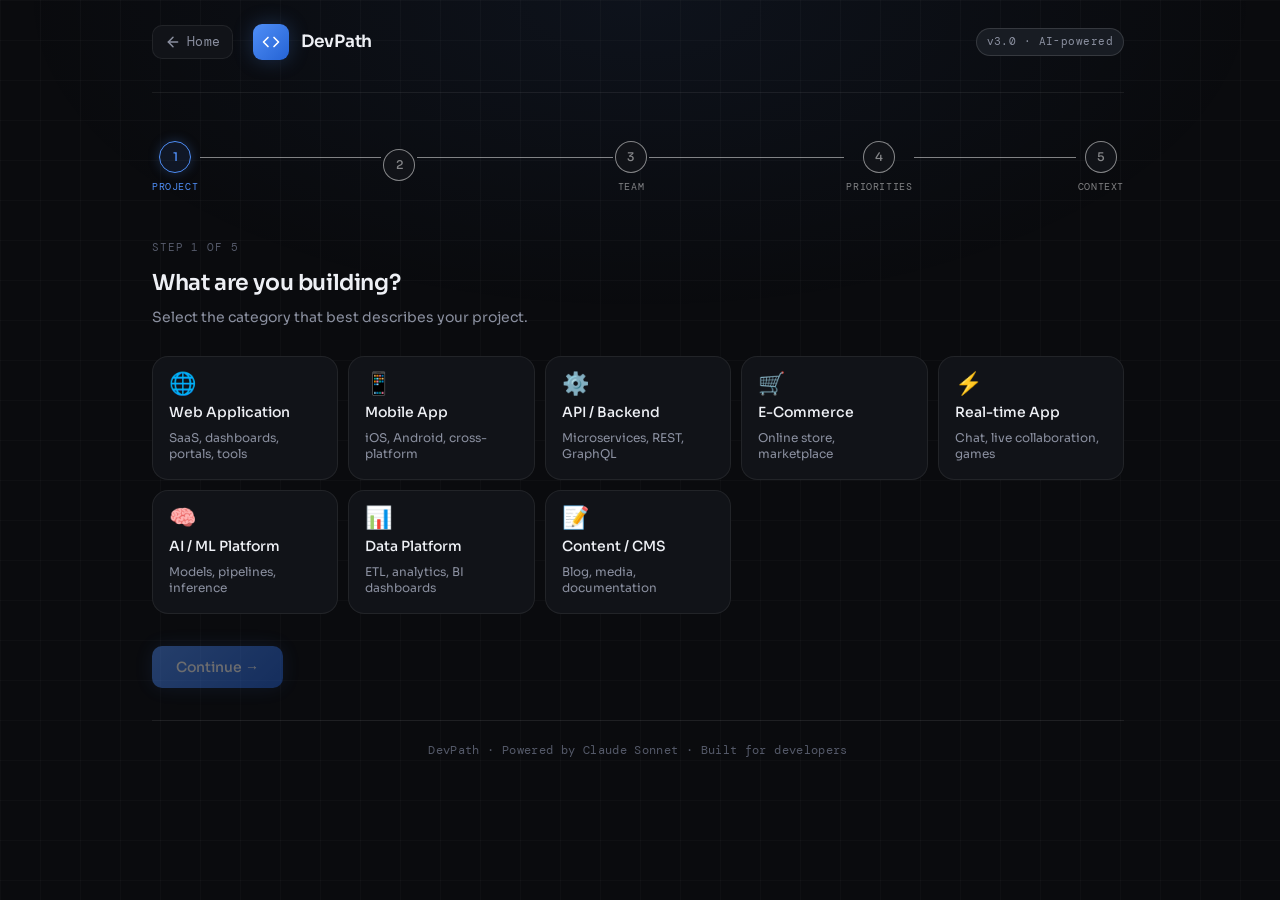
==== commit a152159d: "Raw" ====
--- a/app.html
+++ b/app.html
@@ -48,7 +48,7 @@
       <div class="step-item">
         <div class="step-dot-wrap">
           <div class="step-dot" id="sd2"><span>2</span></div>
-          <div class="step-label" id="sl2">Scale</div>
+          <div class="step-label" id="sl2"></div>
         </div>
         <div class="step-connector" id="sc2"></div>
       </div>
--- a/daaz.css
+++ b/daaz.css
@@ -7,8 +7,10 @@
       --bg-2:      #111318;
       --bg-3:      #181c23;
       --bg-4:      #1e2330;
+      --bg-5:      #acb2c2;
       --border:    rgba(255,255,255,0.07);
       --border-md: rgba(255,255,255,0.13);
+      --border-md2: rgba(255, 255, 255, 0.486);
       --border-hi: rgba(255,255,255,0.22);
       --text:      #eef0f5;
       --text-2:    #8b90a0;
@@ -71,8 +73,8 @@
     .app-wrap {
       position: relative; 
       z-index: 1;
-      max-width: 760px;
-      margin: 0 auto;
+      max-width: 1020px;
+      margin-inline: 10%;
       padding: 0 24px 80px;
     }
 
@@ -297,14 +299,14 @@
       width: 32px; 
       height: 32px; 
       border-radius: 50%;
-      border: 1px solid var(--border-md);
+      border: 1px solid var(--border-md2);
       background: var(--bg-2);
       display: flex; 
       align-items: center; 
       justify-content: center;
       font-size: 12px; 
       font-weight: 500; 
-      color: var(--text-3);
+      color: var(--border-md2);
       transition: all 0.3s; 
       flex-shrink: 0;
     }
@@ -327,7 +329,7 @@
     .step-connector { 
       flex: 1; 
       height: 1px; 
-      background: var(--border); 
+      background: var(--border-md2); 
       margin: 0 2px; 
       margin-bottom: 22px; 
       transition: background 0.3s; }
@@ -337,7 +339,7 @@
     }
     .step-label { 
       font-size: 10px; 
-      color: var(--text-3); 
+      color: var(--border-md2); 
       font-family: var(--font-mono); 
       text-transform: uppercase; 
       letter-spacing: 0.06em; 
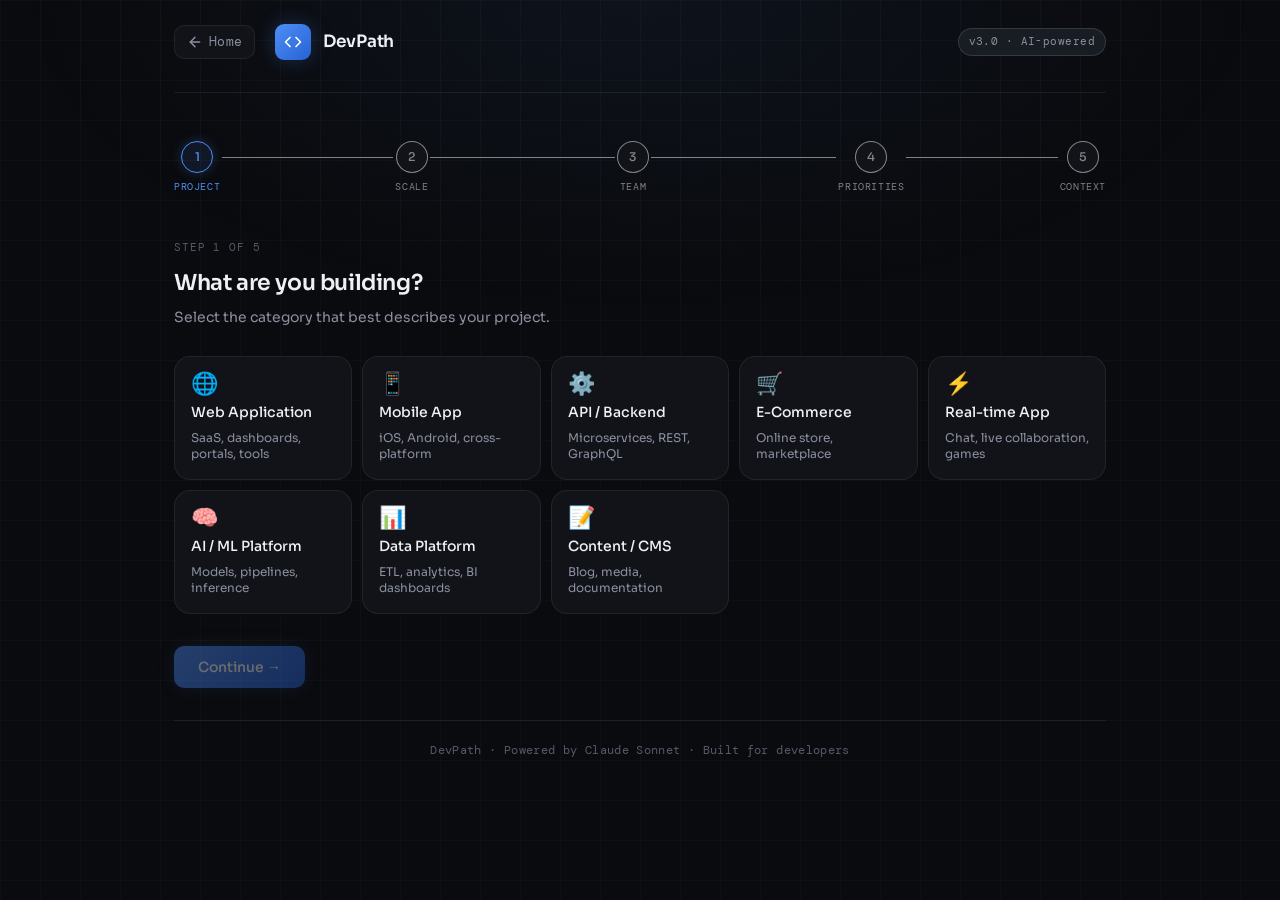
==== commit 4b4b7cf3: "Stable 2" ====
--- a/app.html
+++ b/app.html
@@ -48,7 +48,7 @@
       <div class="step-item">
         <div class="step-dot-wrap">
           <div class="step-dot" id="sd2"><span>2</span></div>
-          <div class="step-label" id="sl2"></div>
+          <div class="step-label" id="sl2">Scale</div>
         </div>
         <div class="step-connector" id="sc2"></div>
       </div>
--- a/daaz.css
+++ b/daaz.css
@@ -73,8 +73,8 @@
     .app-wrap {
       position: relative; 
       z-index: 1;
-      max-width: 1020px;
-      margin-inline: 10%;
+      max-width: auto;
+      margin-inline: 150px;
       padding: 0 24px 80px;
     }
 
